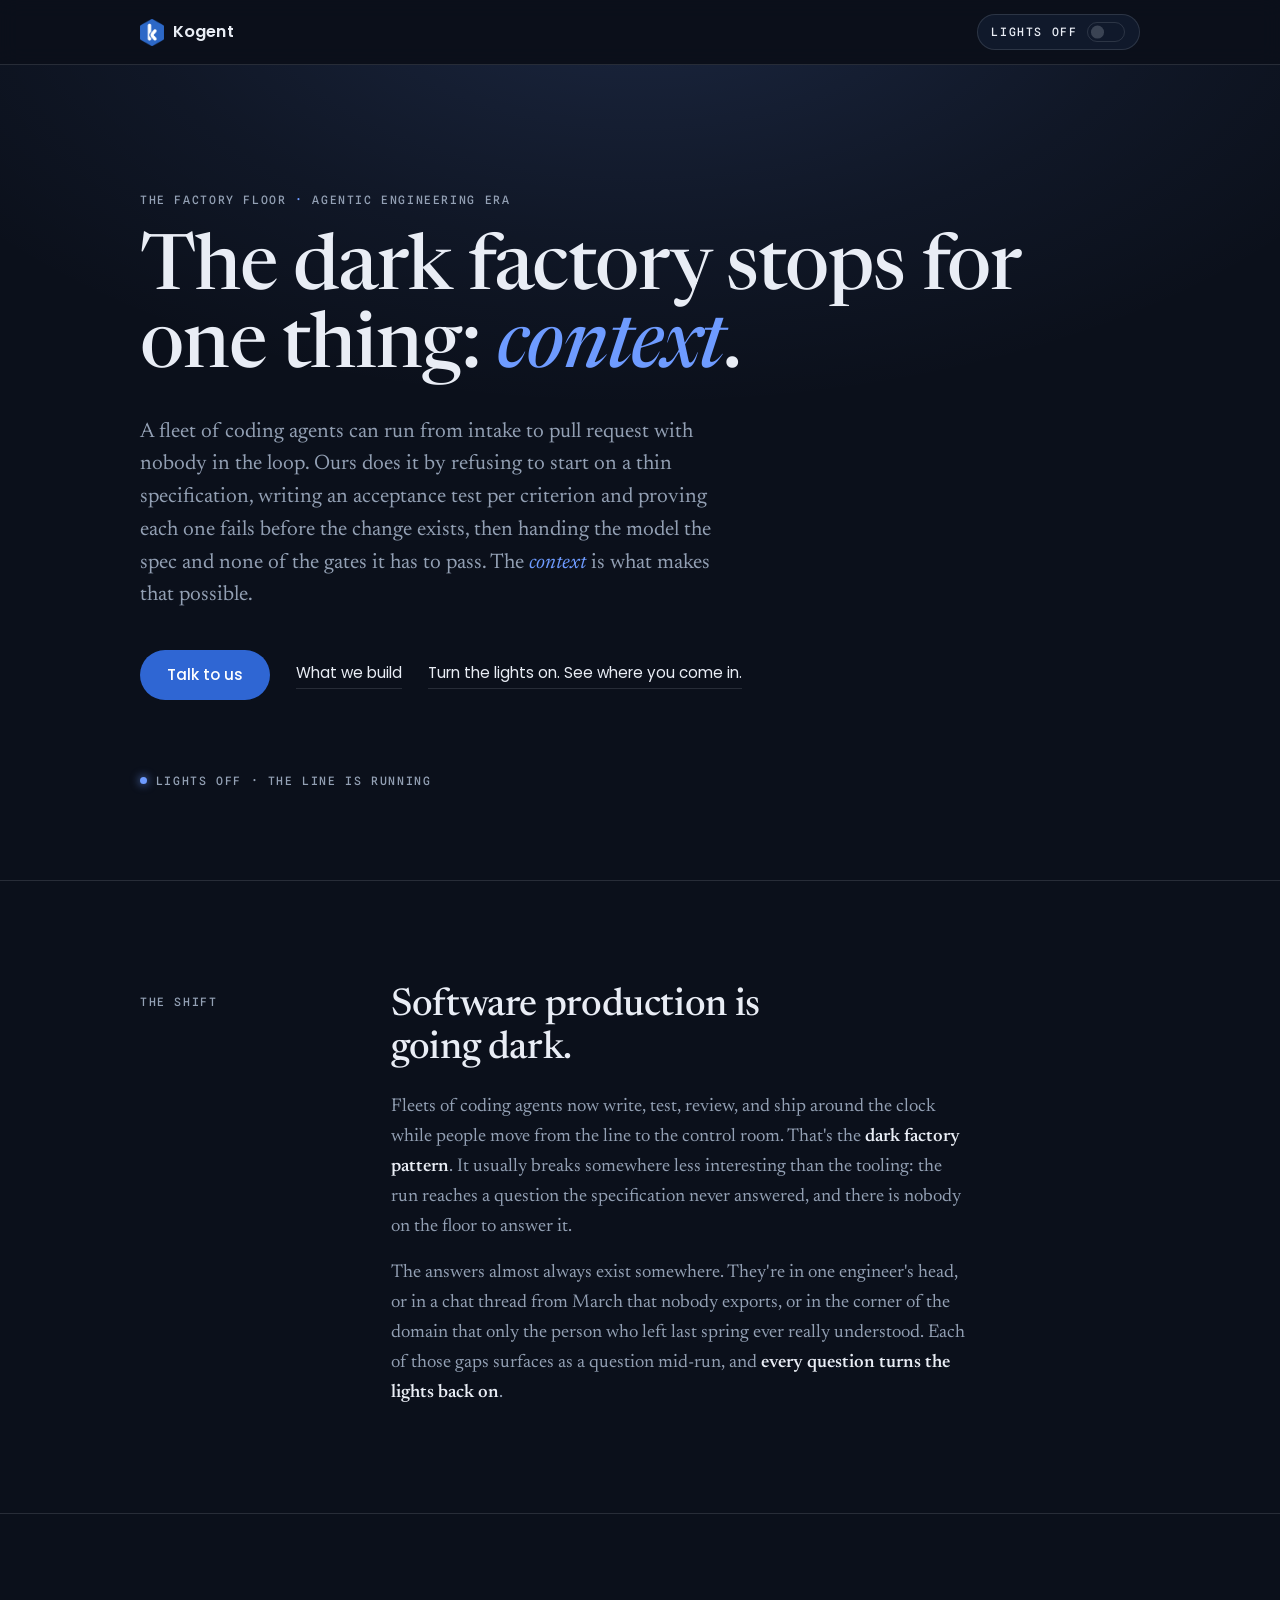
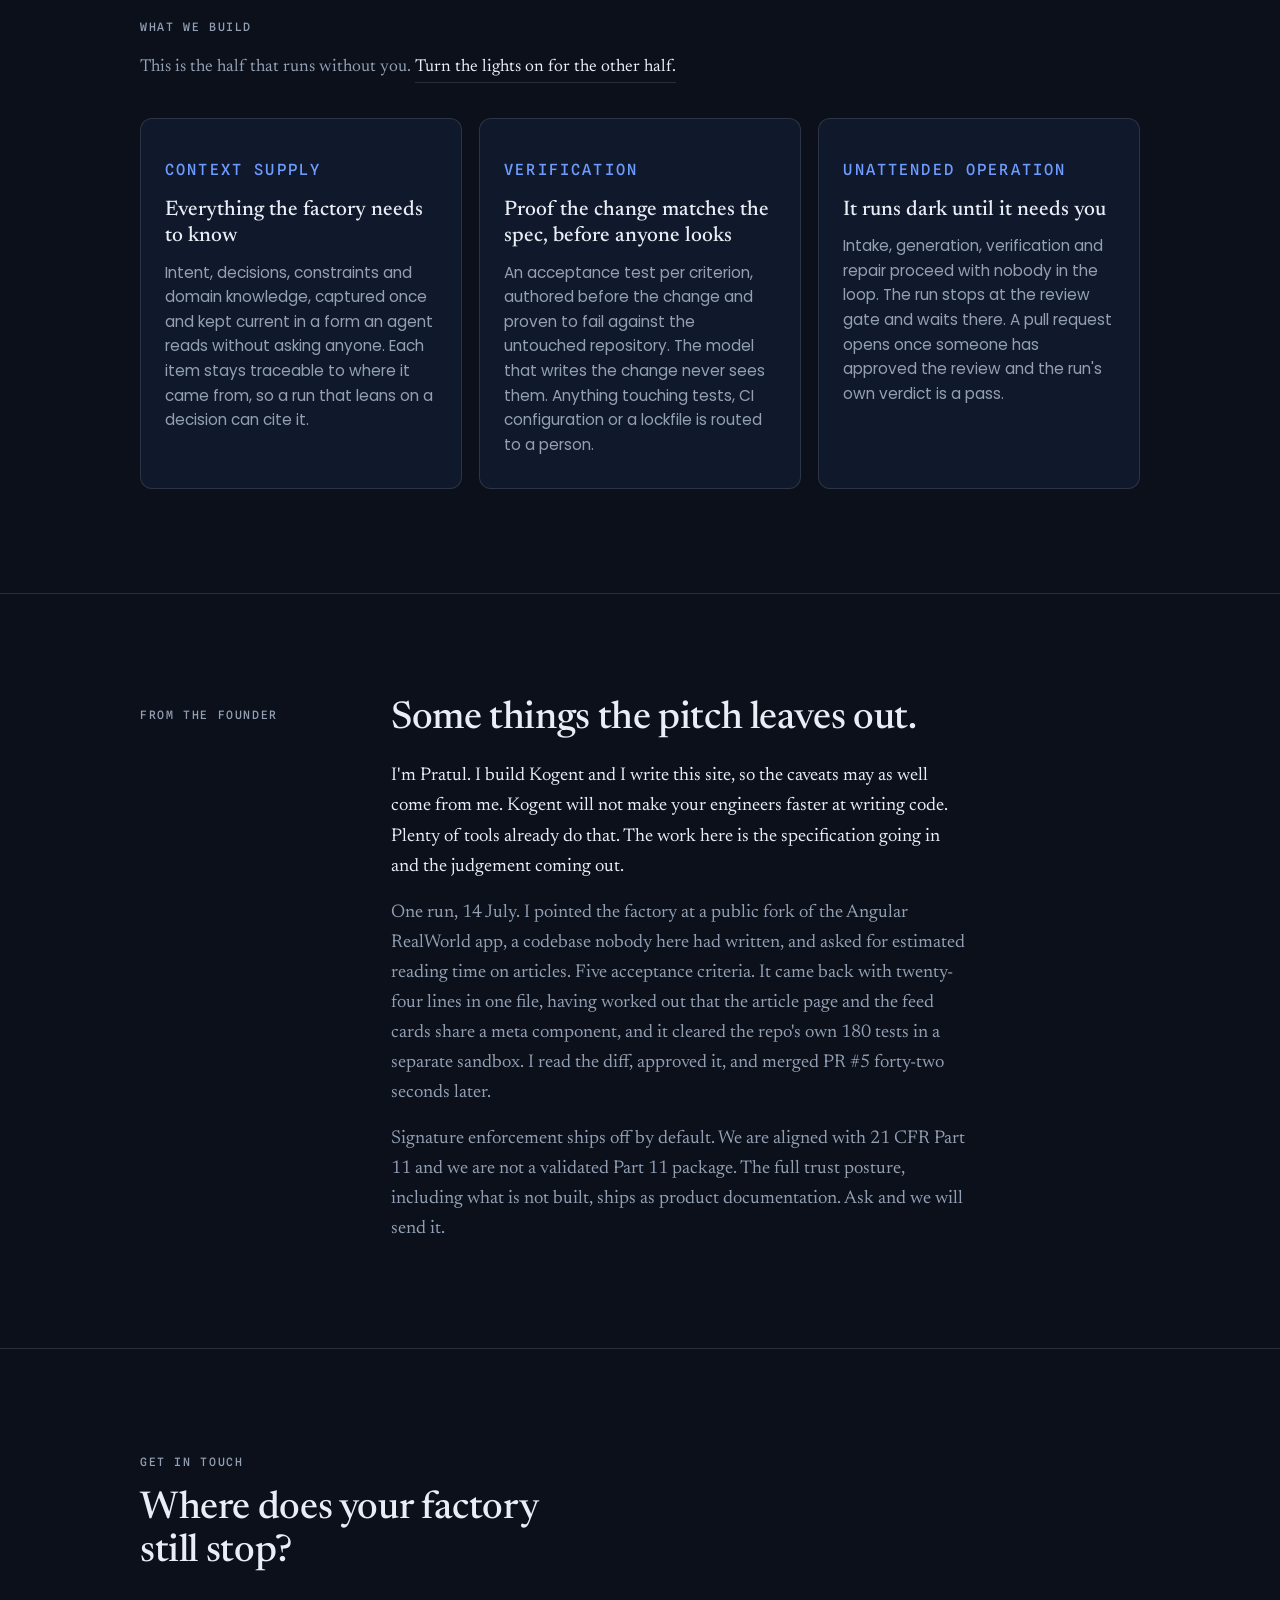
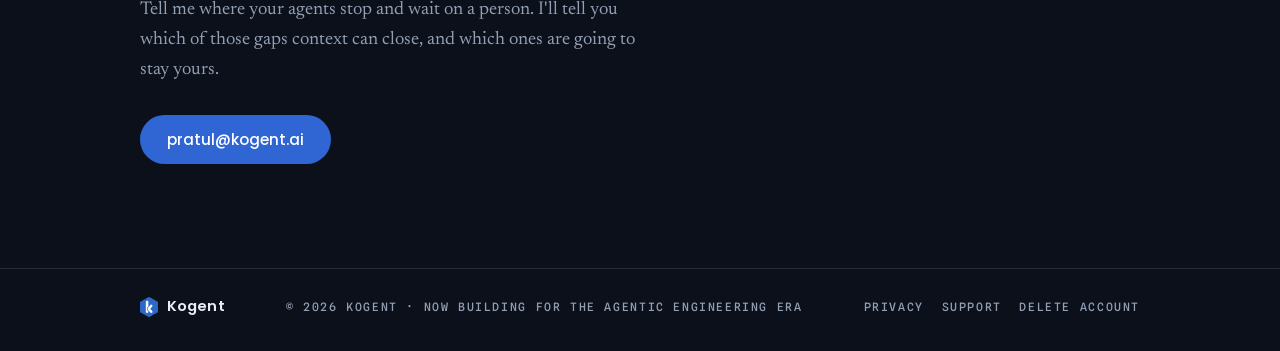
==== index.html @ 79defc65 "Correct three claims the product no longer matches - Requirements card: the completeness score was r" ====
<!DOCTYPE html>
<html lang="en" data-lights="off">
<head>
<meta charset="utf-8">
<meta name="viewport" content="width=device-width, initial-scale=1">
<meta name="color-scheme" content="dark light">
<title>Kogent · Context for the agentic engineering era</title>
<meta name="description" content="Kogent builds solutions for the agentic engineering era. We supply the context that keeps a software factory running dark, and the instruments for the half that needs you: requirements, product direction, and the record.">
<meta property="og:title" content="Kogent · Context for the agentic engineering era">
<meta property="og:description" content="The factory runs dark from intake to review. Kogent supplies the context that keeps it running, and the instruments for the half that needs you.">
<meta property="og:type" content="website">
<meta property="og:url" content="https://kogent.ai/">
<link rel="icon" href="/favicon.ico">
<script>
  try {
    var pref = localStorage.getItem("kogent-lights");
    if (pref === "on" || pref === "off") document.documentElement.dataset.lights = pref;
  } catch (e) {}
</script>
<link rel="preconnect" href="https://fonts.googleapis.com">
<link rel="preconnect" href="https://fonts.gstatic.com" crossorigin>
<link href="https://fonts.googleapis.com/css2?family=Newsreader:ital,opsz,wght@0,6..72,200..800;1,6..72,200..800&family=Poppins:wght@400;500;600&family=Spline+Sans+Mono:wght@400;500&display=swap" rel="stylesheet">
<style>
  :root {
    --bg: #0B101B;
    --bg-raised: #10192B;
    --text: #E9EDF5;
    --muted: #93A0B4;
    --hairline: rgba(233, 237, 245, 0.13);
    --accent: #2F66D3;
    --accent-bright: #6E9BFF;
    --tungsten: #F2A93B;
    --cone-opacity: 1;
    --wash-opacity: 0;
    --button: #2F66D3;
    --button-hover: #3B74E8;
  }
  html[data-lights="on"] {
    --bg: #EEF1F5;
    --bg-raised: #FFFFFF;
    --text: #141D2C;
    --muted: #5B6678;
    --hairline: rgba(20, 29, 44, 0.15);
    --accent-bright: #2F66D3;
    --cone-opacity: 0;
    --wash-opacity: 1;
  }

  * { margin: 0; padding: 0; box-sizing: border-box; }

  html { scroll-behavior: smooth; }

  body {
    background: var(--bg);
    color: var(--text);
    font-family: "Poppins", system-ui, sans-serif;
    font-weight: 400;
    line-height: 1.6;
    transition: background-color 0.5s ease, color 0.5s ease;
    -webkit-font-smoothing: antialiased;
  }

  /* ---------- mode swap ---------- */
  html[data-lights="off"] [data-mode="on"],
  html[data-lights="on"] [data-mode="off"] { display: none; }

  ::view-transition-old(root),
  ::view-transition-new(root) { animation-duration: 0.45s; }

  .sr-only {
    position: absolute;
    width: 1px;
    height: 1px;
    padding: 0;
    margin: -1px;
    overflow: hidden;
    clip: rect(0 0 0 0);
    white-space: nowrap;
    border: 0;
  }

  .container {
    max-width: 1080px;
    margin: 0 auto;
    padding-inline: clamp(1.25rem, 5vw, 2.5rem);
  }

  .mono {
    font-family: "Spline Sans Mono", ui-monospace, monospace;
    font-size: 0.72rem;
    font-weight: 500;
    letter-spacing: 0.14em;
    text-transform: uppercase;
    color: var(--muted);
  }

  /* ---------- header ---------- */
  header {
    position: sticky;
    top: 0;
    z-index: 10;
    background: color-mix(in srgb, var(--bg) 82%, transparent);
    backdrop-filter: blur(10px);
    border-bottom: 1px solid var(--hairline);
    transition: background-color 0.5s ease;
  }
  .bar {
    display: flex;
    align-items: center;
    justify-content: space-between;
    height: 4rem;
  }
  .wordmark {
    display: flex;
    align-items: center;
    gap: 0.55rem;
    text-decoration: none;
    color: var(--text);
  }
  .wordmark img { display: block; }
  .wordmark span {
    font-weight: 600;
    font-size: 1.02rem;
    letter-spacing: 0.01em;
  }

  .lights {
    display: flex;
    align-items: center;
    gap: 0.6rem;
    background: var(--bg-raised);
    border: 1px solid var(--hairline);
    border-radius: 999px;
    cursor: pointer;
    padding: 0.4rem 0.85rem;
    color: var(--text);
    transition: background-color 0.5s ease, border-color 0.3s ease;
  }
  .lights .lights-word {
    font-family: "Spline Sans Mono", ui-monospace, monospace;
    font-size: 0.72rem;
    font-weight: 500;
    letter-spacing: 0.14em;
    text-transform: uppercase;
  }
  .lights-track {
    display: inline-block;
    width: 2.4rem;
    height: 1.3rem;
    border: 1px solid var(--hairline);
    border-radius: 999px;
    position: relative;
    transition: border-color 0.3s ease;
  }
  .lights-dot {
    position: absolute;
    top: 50%;
    left: 0.2rem;
    transform: translateY(-50%);
    width: 0.8rem;
    height: 0.8rem;
    border-radius: 50%;
    background: #3A4353;
    transition: left 0.25s ease, background-color 0.25s ease, box-shadow 0.25s ease;
  }
  html[data-lights="on"] .lights-dot {
    left: calc(100% - 1rem);
    background: var(--tungsten);
    box-shadow: 0 0 10px 2px rgba(242, 169, 59, 0.55);
  }
  .lights:hover { border-color: var(--muted); }
  .lights:hover .lights-track { border-color: var(--muted); }
  .lights:focus-visible {
    outline: 2px solid var(--accent-bright);
    outline-offset: 4px;
    border-radius: 999px;
  }

  /* ---------- hero ---------- */
  .hero {
    position: relative;
    padding: clamp(5rem, 14vh, 9rem) 0 clamp(4rem, 10vh, 6.5rem);
    border-bottom: 1px solid var(--hairline);
    overflow: hidden;
  }
  .hero::before {
    content: "";
    position: absolute;
    inset: 0;
    background: radial-gradient(90% 75% at 50% -12%,
      rgba(110, 155, 255, 0.17),
      rgba(110, 155, 255, 0.05) 45%,
      transparent 72%);
    opacity: var(--cone-opacity);
    transition: opacity 0.6s ease;
    pointer-events: none;
  }
  .hero::after {
    content: "";
    position: absolute;
    inset: 0;
    background: radial-gradient(90% 75% at 50% -12%,
      rgba(242, 169, 59, 0.22),
      rgba(242, 169, 59, 0.07) 45%,
      transparent 72%);
    opacity: var(--wash-opacity);
    transition: opacity 0.6s ease;
    pointer-events: none;
  }
  .hero .container { position: relative; z-index: 1; }

  .eyebrow { margin-bottom: 1.4rem; }
  .eyebrow .sep { color: var(--accent-bright); }

  .editorial {
    font-family: "Newsreader", Georgia, serif;
    font-optical-sizing: auto;
    font-weight: 500;
    letter-spacing: -0.01em;
  }

  h1 {
    font-family: "Newsreader", Georgia, serif;
    font-optical-sizing: auto;
    font-size: clamp(2.6rem, 7vw, 4.8rem);
    font-weight: 480;
    line-height: 1.02;
    letter-spacing: -0.015em;
    max-width: 21ch;
  }
  h1 em, .lede em, .prose em {
    font-style: italic;
    color: var(--accent-bright);
  }

  .hero .lede {
    margin-top: 1.7rem;
    max-width: 50ch;
    font-family: "Newsreader", Georgia, serif;
    font-optical-sizing: auto;
    font-size: clamp(1.15rem, 1.8vw, 1.32rem);
    line-height: 1.55;
    color: var(--muted);
  }

  .cta-row {
    margin-top: 2.4rem;
    display: flex;
    align-items: center;
    gap: 1.6rem;
    flex-wrap: wrap;
  }
  .btn {
    display: inline-block;
    background: var(--button);
    color: #fff;
    text-decoration: none;
    font-weight: 500;
    font-size: 0.95rem;
    padding: 0.78rem 1.7rem;
    border-radius: 999px;
    transition: background-color 0.2s ease, transform 0.2s ease;
  }
  .btn:hover { background: var(--button-hover); transform: translateY(-1px); }
  .btn:focus-visible { outline: 2px solid var(--accent-bright); outline-offset: 3px; }

  .quiet-link {
    color: var(--text);
    text-decoration: none;
    font-size: 0.95rem;
    border-bottom: 1px solid var(--hairline);
    padding-bottom: 2px;
    transition: border-color 0.2s ease;
  }
  button.quiet-link {
    appearance: none;
    -webkit-appearance: none;
    background: none;
    border: none;
    border-bottom: 1px solid var(--hairline);
    border-radius: 0;
    font: inherit;
    font-size: 0.95rem;
    line-height: inherit;
    cursor: pointer;
    padding: 0 0 2px;
    text-align: left;
  }
  .quiet-link:hover { border-color: var(--accent-bright); }
  .quiet-link:focus-visible {
    outline: 2px solid var(--accent-bright);
    outline-offset: 3px;
    border-radius: 2px;
  }

  .floor-status {
    margin-top: clamp(3rem, 8vh, 5rem);
    display: flex;
    align-items: center;
    gap: 0.55rem;
  }
  .floor-status .pip {
    width: 7px;
    height: 7px;
    border-radius: 50%;
    background: var(--accent-bright);
    box-shadow: 0 0 8px 1px rgba(110, 155, 255, 0.6);
    flex: none;
  }
  html[data-lights="on"] .floor-status .pip {
    background: var(--tungsten);
    box-shadow: 0 0 8px 1px rgba(242, 169, 59, 0.55);
  }

  /* ---------- sections ---------- */
  section { padding: clamp(4rem, 10vw, 6.5rem) 0; }

  .split {
    display: grid;
    grid-template-columns: 200px 1fr;
    gap: clamp(1.5rem, 4vw, 4rem);
  }
  .split .label { padding-top: 0.5rem; }

  h2 {
    font-family: "Newsreader", Georgia, serif;
    font-optical-sizing: auto;
    font-size: clamp(1.7rem, 3.4vw, 2.4rem);
    font-weight: 500;
    letter-spacing: -0.01em;
    line-height: 1.12;
    max-width: 24ch;
  }
  .prose {
    margin-top: 1.3rem;
    max-width: 58ch;
    font-family: "Newsreader", Georgia, serif;
    font-optical-sizing: auto;
    font-size: 1.16rem;
    line-height: 1.62;
    color: var(--muted);
  }
  .prose + .prose { margin-top: 1rem; }
  .prose strong { color: var(--text); font-weight: 560; }

  .shift { border-bottom: 1px solid var(--hairline); }

  /* ---------- offerings ---------- */
  .build { border-bottom: 1px solid var(--hairline); }

  .bridge {
    margin-top: 1.1rem;
    max-width: 76ch;
    font-family: "Newsreader", Georgia, serif;
    font-optical-sizing: auto;
    font-size: 1.08rem;
    line-height: 1.6;
    color: var(--muted);
  }
  .link-btn {
    appearance: none;
    -webkit-appearance: none;
    background: none;
    border: none;
    border-bottom: 1px solid var(--hairline);
    border-radius: 0;
    font: inherit;
    color: var(--text);
    cursor: pointer;
    padding: 0 0 1px;
    text-align: left;
    transition: border-color 0.2s ease;
  }
  .link-btn:hover { border-color: var(--accent-bright); }
  .link-btn:focus-visible {
    outline: 2px solid var(--accent-bright);
    outline-offset: 3px;
    border-radius: 2px;
  }

  .cards {
    margin-top: 2.2rem;
    display: grid;
    grid-template-columns: repeat(3, 1fr);
    gap: 1.1rem;
  }
  .card {
    border: 1px solid var(--hairline);
    border-radius: 12px;
    background: var(--bg-raised);
    padding: 1.7rem 1.5rem 1.9rem;
    transition: background-color 0.5s ease, border-color 0.3s ease;
  }
  .card:hover { border-color: color-mix(in srgb, var(--accent-bright) 45%, var(--hairline)); }
  .card .mono { color: var(--accent-bright); }
  .card h3 {
    margin-top: 0.9rem;
    font-family: "Newsreader", Georgia, serif;
    font-optical-sizing: auto;
    font-size: 1.32rem;
    font-weight: 500;
    line-height: 1.25;
  }
  .card p {
    margin-top: 0.7rem;
    font-size: 0.96rem;
    color: var(--muted);
  }

  /* ---------- founder note ---------- */
  .note { border-bottom: 1px solid var(--hairline); }
  .note .prose:first-of-type { color: var(--text); }


  /* ---------- contact ---------- */
  .contact { text-align: left; }
  .contact .prose { max-width: 52ch; }
  .contact .btn { margin-top: 1.9rem; }

  /* ---------- footer ---------- */
  footer {
    border-top: 1px solid var(--hairline);
    padding: 1.6rem 0 2rem;
  }
  .foot {
    display: flex;
    align-items: center;
    justify-content: space-between;
    gap: 1rem;
    flex-wrap: wrap;
  }
  .foot .wordmark span { font-size: 0.92rem; }
  .foot-links { display: flex; gap: 1.1rem; flex-wrap: wrap; }
  .foot-links a { color: var(--muted); text-decoration: none; }
  .foot-links a:hover { color: var(--text); }

  /* ---------- load animation ---------- */
  @media (prefers-reduced-motion: no-preference) {
    .hero::before { animation: warmup 1.4s ease; }
    .hero .eyebrow, .hero h1, .hero p, .hero .cta-row, .hero .floor-status {
      animation: rise 0.7s ease both;
    }
    .hero h1 { animation-delay: 0.08s; }
    .hero p { animation-delay: 0.16s; }
    .hero .cta-row { animation-delay: 0.24s; }
    .hero .floor-status { animation-delay: 0.4s; }
    @keyframes warmup {
      from { opacity: 0; }
      to { opacity: var(--cone-opacity); }
    }
    @keyframes rise {
      from { opacity: 0; transform: translateY(14px); }
      to { opacity: 1; transform: none; }
    }

    .lights.hint { animation: attract 3s ease-in-out infinite; }
    .lights.hint .lights-dot { animation: dotglow 3s ease-in-out infinite; }
    @keyframes attract {
      0%, 100% { border-color: var(--hairline); }
      50% { border-color: color-mix(in srgb, var(--accent-bright) 65%, var(--hairline)); }
    }
    @keyframes dotglow {
      0%, 100% { box-shadow: 0 0 0 0 rgba(110, 155, 255, 0); }
      50% { box-shadow: 0 0 10px 2px rgba(110, 155, 255, 0.55); }
    }
  }

  @media (prefers-reduced-motion: reduce) {
    ::view-transition-group(*),
    ::view-transition-old(root),
    ::view-transition-new(root) { animation: none !important; }
  }

  @media (max-width: 840px) {
    .cards { grid-template-columns: 1fr; }
    .split { grid-template-columns: 1fr; gap: 1rem; }
  }

  /* ---------- print ---------- */
  @media print {
    html[data-lights] {
      --bg: #FFFFFF;
      --bg-raised: #FFFFFF;
      --text: #141D2C;
      --muted: #3D4757;
      --hairline: rgba(20, 29, 44, 0.28);
      --accent-bright: #2F66D3;
      --cone-opacity: 0;
      --wash-opacity: 0;
    }
    body { background: #FFFFFF; color: #141D2C; }
    header, .cta-row, .bridge { display: none !important; }
    section { padding: 1.5rem 0; }
    .hero { padding: 0 0 1.5rem; }
    .card { break-inside: avoid; }
  }
</style>
</head>
<body>

<p class="sr-only" id="lights-announce" role="status" aria-live="polite"></p>

<header>
  <div class="container bar">
    <a class="wordmark" href="/" aria-label="Kogent home">
      <img src="/logo.png" alt="" width="24" height="27">
      <span>Kogent</span>
    </a>
    <button class="lights" id="lights" data-lights-toggle aria-pressed="false">
      <span class="lights-word"><span data-mode="off">Lights off</span><span data-mode="on">Lights on</span></span>
      <span class="lights-track"><span class="lights-dot"></span></span>
    </button>
  </div>
</header>

<main>
  <section class="hero">
    <div class="container">
      <p class="eyebrow mono"><span data-mode="off">The factory floor</span><span data-mode="on">Control room</span> <span class="sep">·</span> agentic engineering era</p>

      <h1 data-mode="off">The dark factory stops for one thing: <em>context</em>.</h1>
      <h1 data-mode="on">The lights come on for two things: <em>requirements</em> and <em>taste</em>.</h1>

      <p class="lede" data-mode="off">A fleet of coding agents can run from intake to pull request with nobody in the loop. Ours does it by refusing to start on a thin specification, writing an acceptance test per criterion and proving each one fails before the change exists, then handing the model the spec and none of the gates it has to pass. The <em>context</em> is what makes that possible.</p>
      <p class="lede" data-mode="on">What is left for people once agents take the typing is narrow and hard: saying precisely what to build, and judging whether what came back is any <em>good</em>. Kogent builds the instruments for those two jobs, at the speed a fleet runs.</p>

      <div class="cta-row">
        <a class="btn" href="mailto:pratul@kogent.ai">Talk to us</a>
        <a class="quiet-link" href="#what-we-build"><span data-mode="off">What we build</span><span data-mode="on">Where you come in</span></a>
        <button class="quiet-link" data-lights-toggle>
          <span data-mode="off">Turn the lights on. See where you come in.</span>
          <span data-mode="on">Turn the lights off. See what runs without you.</span>
        </button>
      </div>

      <p class="floor-status mono"><span class="pip" aria-hidden="true"></span><span data-mode="off">Lights off · the line is running</span><span data-mode="on">Lights on · the line is waiting on you</span></p>
    </div>
  </section>

  <section class="shift">
    <div class="container split">
      <p class="label mono"><span data-mode="off">The shift</span><span data-mode="on">The bottleneck</span></p>
      <div>
        <h2 data-mode="off">Software production is going&nbsp;dark.</h2>
        <h2 data-mode="on">The bottleneck moved off the&nbsp;keyboard.</h2>

        <div data-mode="off">
          <p class="prose">Fleets of coding agents now write, test, review, and ship around the clock while people move from the line to the control room. That's the <strong>dark factory pattern</strong>. It usually breaks somewhere less interesting than the tooling: the run reaches a question the specification never answered, and there is nobody on the floor to answer it.</p>
          <p class="prose">The answers almost always exist somewhere. They're in one engineer's head, or in a chat thread from March that nobody exports, or in the corner of the domain that only the person who left last spring ever really understood. Each of those gaps surfaces as a question mid-run, and <strong>every question turns the lights back on</strong>.</p>
        </div>

        <div data-mode="on">
          <p class="prose">Agents write, test, and review faster than a team can read the output. Delivery has barely moved, because the work that actually gates a release sits on either side of the keyboard: deciding precisely what to build, and working out what to make of what came back.</p>
          <p class="prose">A gate can prove a change matches its specification. No gate can tell you the specification was worth writing, or that the result is any good. That judgement stays with you. Lights that come on because a question went unanswered are a <strong>failure</strong>. Lights on because it is your turn are the <strong>design</strong>.</p>
        </div>
      </div>
    </div>
  </section>

  <section class="build" id="what-we-build">
    <div class="container">
      <p class="label mono"><span data-mode="off">What we build</span><span data-mode="on">Where you come in</span></p>

      <p class="bridge">
        <span data-mode="off">This is the half that runs without you. </span>
        <span data-mode="on">This is the half that needs you. </span>
        <button class="link-btn" data-lights-toggle>
          <span data-mode="off">Turn the lights on for the other half.</span>
          <span data-mode="on">Turn the lights off for the other half.</span>
        </button>
      </p>

      <div class="cards" data-mode="off">
        <div class="card">
          <p class="mono">Context supply</p>
          <h3>Everything the factory needs to know</h3>
          <p>Intent, decisions, constraints and domain knowledge, captured once and kept current in a form an agent reads without asking anyone. Each item stays traceable to where it came from, so a run that leans on a decision can cite it.</p>
        </div>
        <div class="card">
          <p class="mono">Verification</p>
          <h3>Proof the change matches the spec, before anyone looks</h3>
          <p>An acceptance test per criterion, authored before the change and proven to fail against the untouched repository. The model that writes the change never sees them. Anything touching tests, CI configuration or a lockfile is routed to a person.</p>
        </div>
        <div class="card">
          <p class="mono">Unattended operation</p>
          <h3>It runs dark until it needs you</h3>
          <p>Intake, generation, verification and repair proceed with nobody in the loop. The run stops at the review gate and waits there. A pull request opens once someone has approved the review and the run's own verdict is a pass.</p>
        </div>
      </div>

      <div class="cards" data-mode="on">
        <div class="card">
          <p class="mono">Requirements</p>
          <h3>Say what to build, precisely enough</h3>
          <p>Your intent becomes a specification with criteria a machine can hold you to. A spec with nothing testable in it, too many requirements without a check, or a sentence still waiting on your choice is refused before a run starts. The refusal is code, not a model's opinion of your work.</p>
        </div>
        <div class="card">
          <p class="mono">Product direction</p>
          <h3>Decide before the first agent runs</h3>
          <p>Story maps of the journeys you are building for, and positioning and decision pages written from your own documents, each one citing the source it came from. You settle what is worth building while changing your mind is still cheap.</p>
        </div>
        <div class="card">
          <p class="mono">Knowledge work</p>
          <h3>The record the factory reads and writes</h3>
          <p>Decisions, domain knowledge and the documents that carry them, kept as durable artifacts rather than chat history. Every run is stored as a replayable record and the audit log is hash-chained with signed checkpoints, so the question of why the agent did that still has an answer six months later.</p>
        </div>
      </div>
    </div>
  </section>

  <section class="note">
    <div class="container split">
      <p class="label mono">From the founder</p>
      <div>
        <h2>Some things the pitch leaves&nbsp;out.</h2>

        <p class="prose">I'm Pratul. I build Kogent and I write this site, so the caveats may as well come from me. Kogent will not make your engineers faster at writing code. Plenty of tools already do that. The work here is the specification going in and the judgement coming out.</p>

        <p class="prose">One run, 14 July. I pointed the factory at a public fork of the Angular RealWorld app, a codebase nobody here had written, and asked for estimated reading time on articles. Five acceptance criteria. It came back with twenty-four lines in one file, having worked out that the article page and the feed cards share a meta component, and it cleared the repo's own 180 tests in a separate sandbox. I read the diff, approved it, and merged PR #5 forty-two seconds later.</p>

        <p class="prose">Signature enforcement ships off by default. We are aligned with 21 CFR Part 11 and we are not a validated Part 11 package. The full trust posture, including what is not built, ships as product documentation. Ask and we will send it.</p>
      </div>
    </div>
  </section>

  <section class="contact">
    <div class="container">
      <p class="label mono">Get in touch</p>
      <h2 style="margin-top: 1rem;" data-mode="off">Where does your factory still&nbsp;stop?</h2>
      <h2 style="margin-top: 1rem;" data-mode="on">What is your factory waiting on you&nbsp;for?</h2>
      <p class="prose" data-mode="off">Tell me where your agents stop and wait on a person. I'll tell you which of those gaps context can close, and which ones are going to stay yours.</p>
      <p class="prose" data-mode="on">Tell me where the answer still has to come from a person. I'll tell you what to hand the line instead so it stops asking you.</p>
      <a class="btn" href="mailto:pratul@kogent.ai">pratul@kogent.ai</a>
    </div>
  </section>
</main>

<footer>
  <div class="container foot">
    <a class="wordmark" href="/" aria-label="Kogent home">
      <img src="/logo.png" alt="" width="18" height="20">
      <span>Kogent</span>
    </a>
    <p class="mono">© 2026 Kogent · now building for the agentic engineering era</p>
    <nav class="foot-links mono" aria-label="Legal">
      <a href="/privacy/">Privacy</a>
      <a href="/support/">Support</a>
      <a href="/account-deletion/">Delete account</a>
    </nav>
  </div>
</footer>

<script>
  (function () {
    var root = document.documentElement;
    var toggles = document.querySelectorAll("[data-lights-toggle]");
    var announce = document.getElementById("lights-announce");

    // Treat a storage throw as "key present" so the hint never shows and can
    // never take down the toggle it advertises.
    var seen = true;
    try { seen = localStorage.getItem("kogent-lights") !== null; } catch (e) { seen = true; }

    function render() {
      var on = root.dataset.lights === "on";
      for (var i = 0; i < toggles.length; i++) {
        if (toggles[i].hasAttribute("aria-pressed")) {
          toggles[i].setAttribute("aria-pressed", String(on));
        }
      }
    }

    function apply(next) {
      root.dataset.lights = next;
      try { localStorage.setItem("kogent-lights", next); } catch (e) {}
      render();
    }

    function toggle() {
      var next = root.dataset.lights === "on" ? "off" : "on";
      var reduce = window.matchMedia
        && window.matchMedia("(prefers-reduced-motion: reduce)").matches;

      if (document.startViewTransition && !reduce) {
        document.startViewTransition(function () { apply(next); });
      } else {
        apply(next);
      }

      if (announce) {
        announce.textContent = next === "on"
          ? "Lights on. Showing the half of the offering that needs you."
          : "Lights off. Showing the half of the offering that runs without you.";
      }

      var hinted = document.querySelectorAll(".hint");
      for (var i = 0; i < hinted.length; i++) hinted[i].classList.remove("hint");
    }

    if (!seen) {
      var header = document.getElementById("lights");
      if (header) header.classList.add("hint");
    }

    for (var i = 0; i < toggles.length; i++) {
      toggles[i].addEventListener("click", toggle);
    }
    render();
  })();
</script>

</body>
</html>
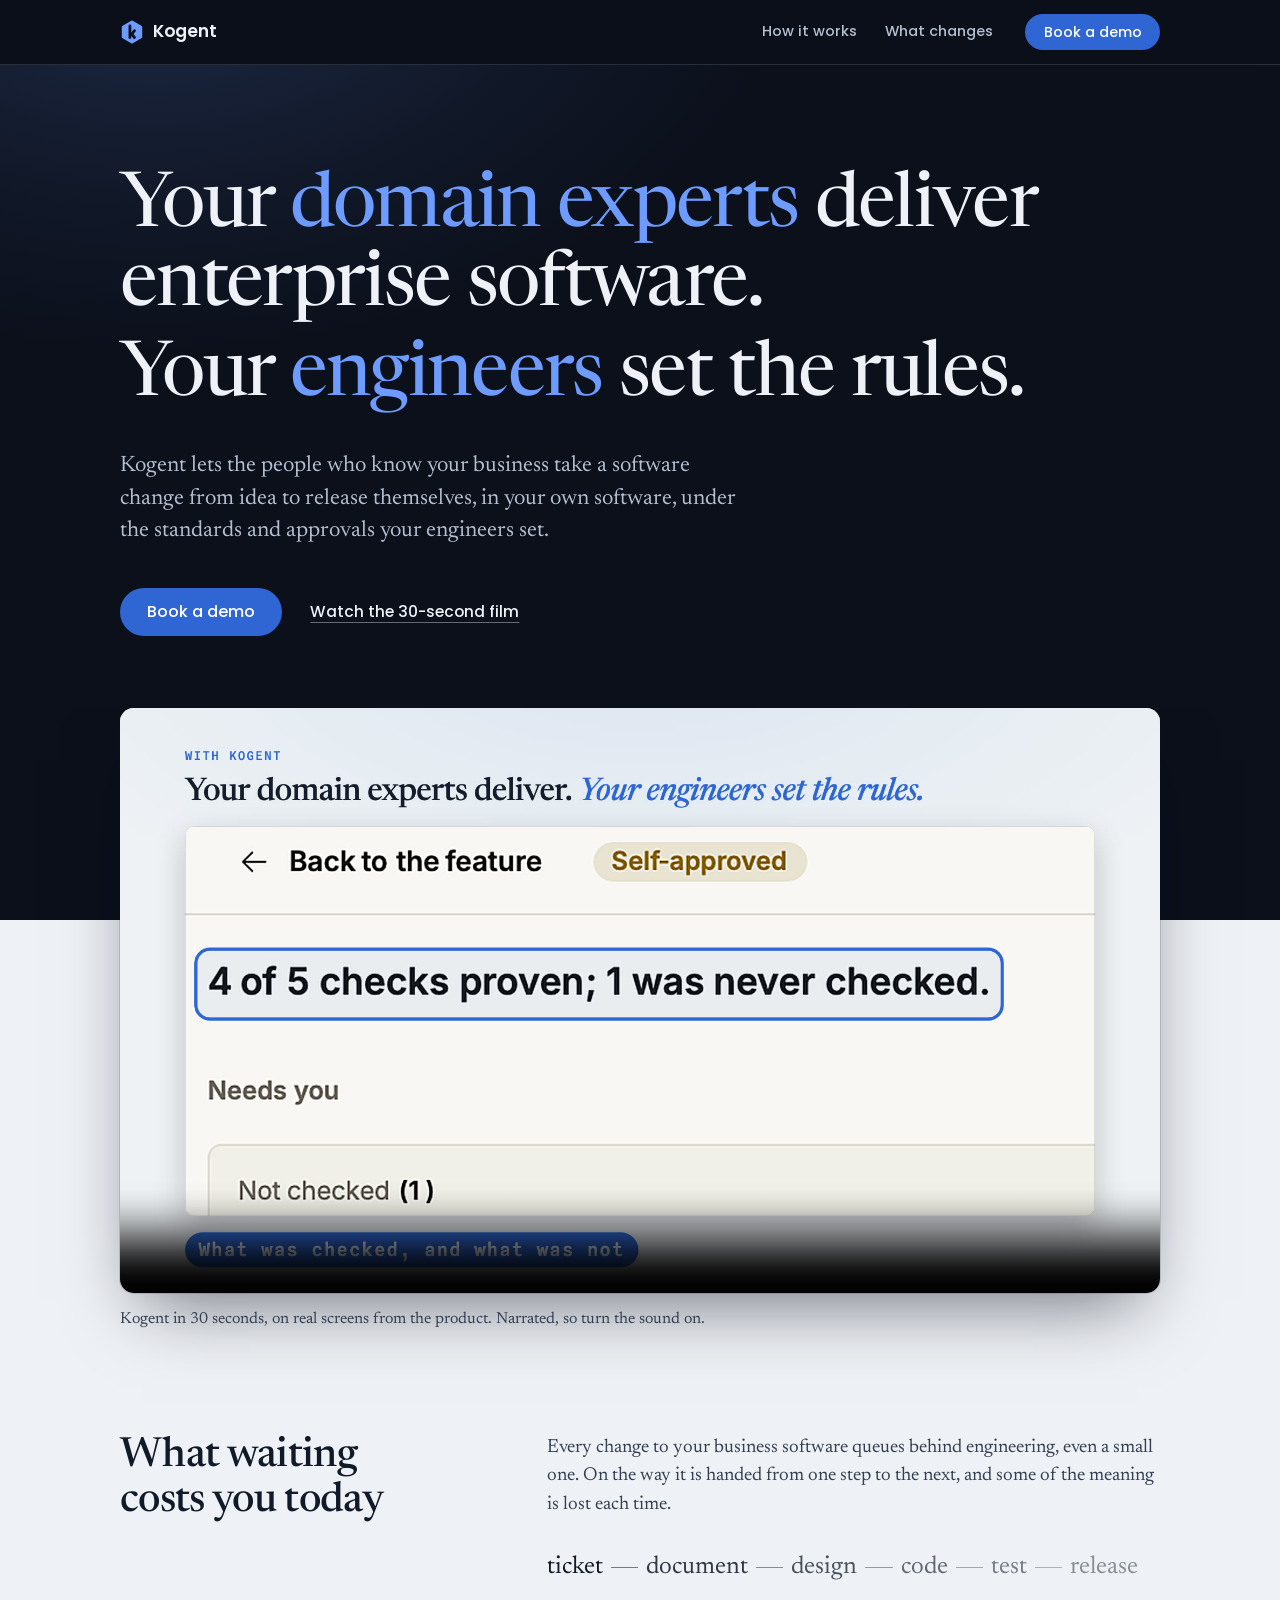
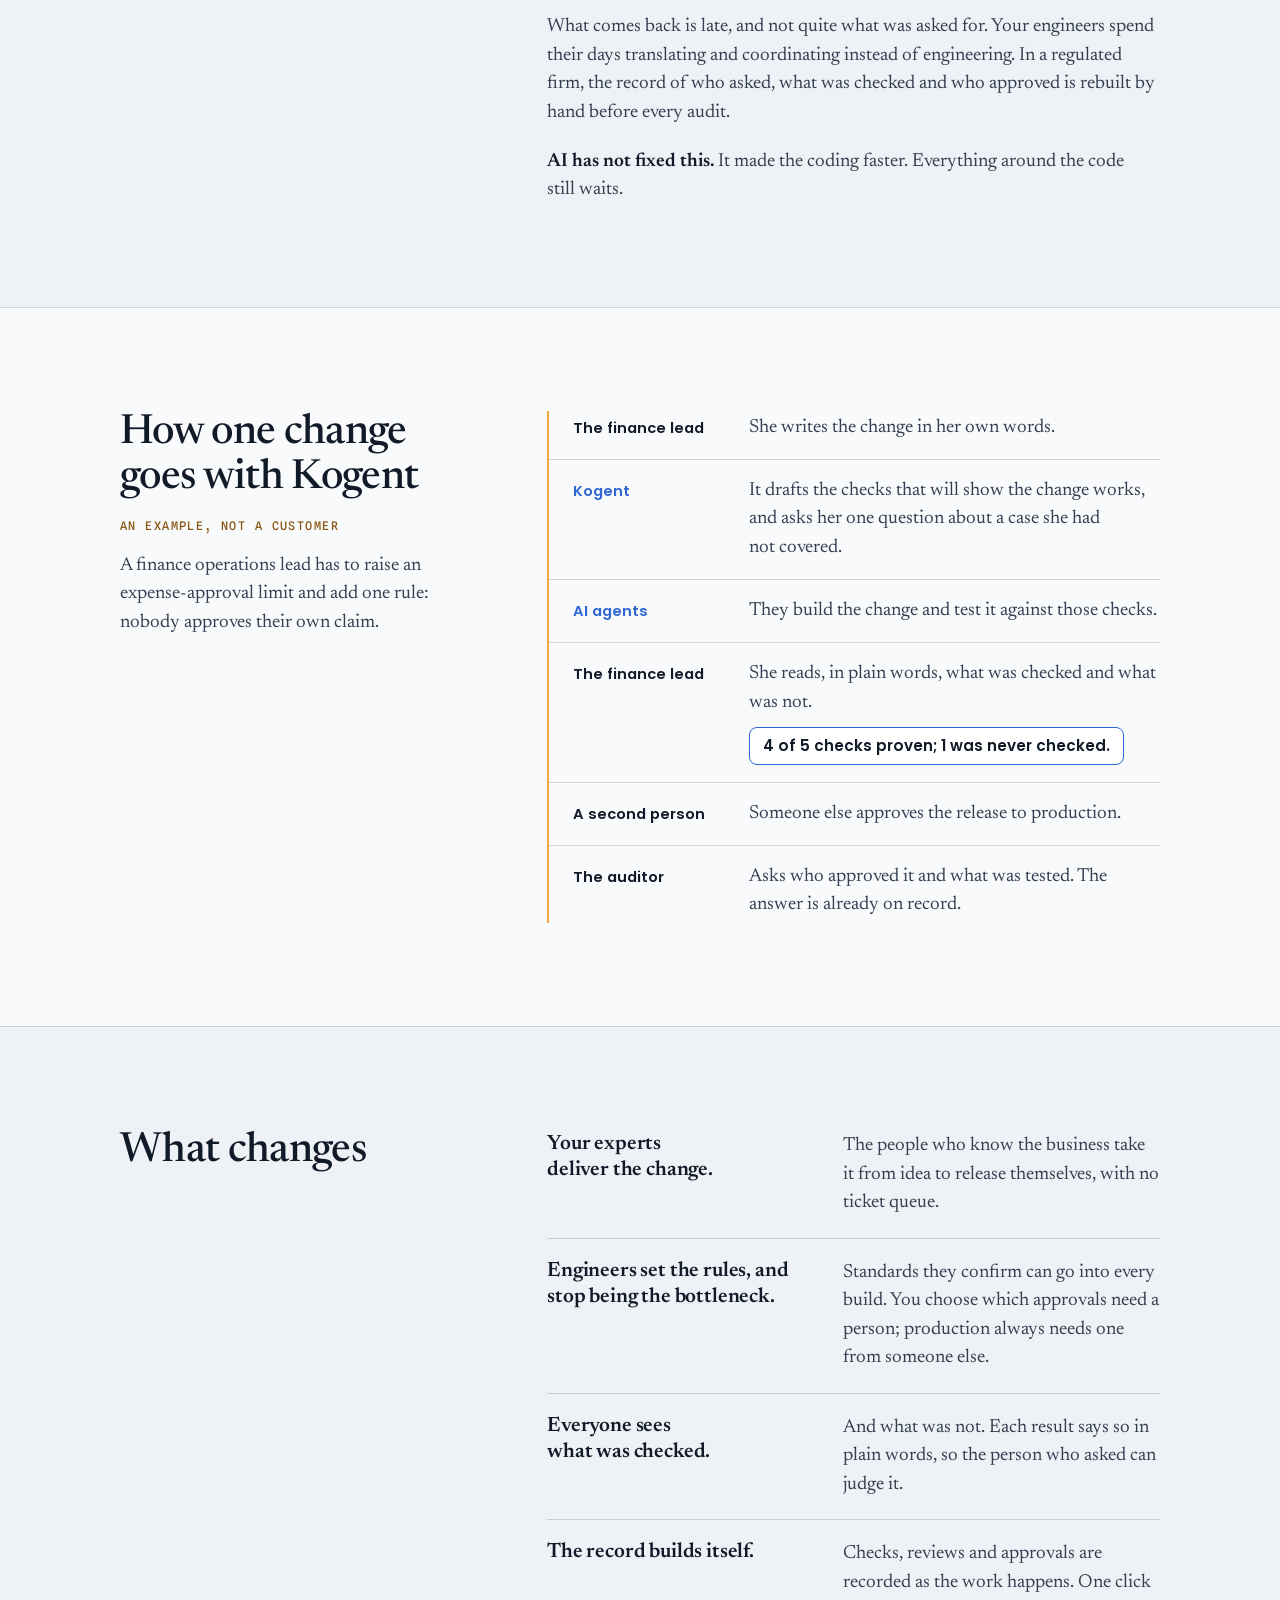
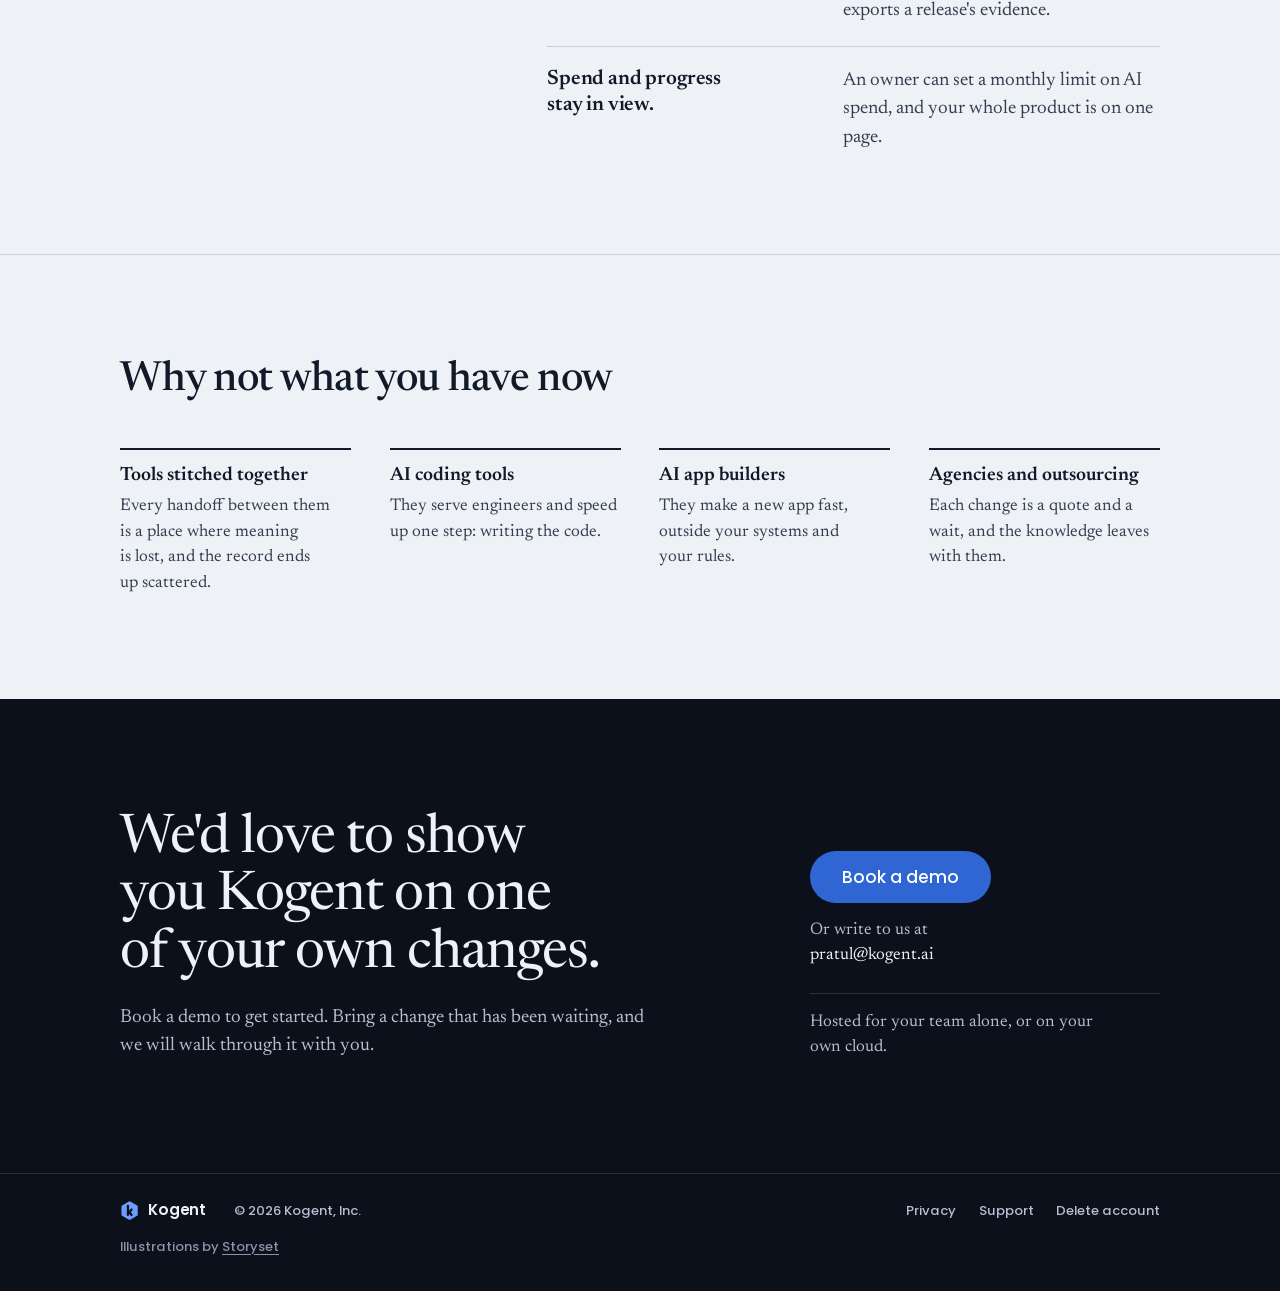
==== commit 277be7dd: "feat: redesign the site around domain experts and Book a demo Replace the retired dark-factory page " ====
--- a/index.html
+++ b/index.html
@@ -1,711 +1,542 @@
 <!DOCTYPE html>
-<html lang="en" data-lights="off">
+<html lang="en">
 <head>
 <meta charset="utf-8">
 <meta name="viewport" content="width=device-width, initial-scale=1">
-<meta name="color-scheme" content="dark light">
-<title>Kogent · Context for the agentic engineering era</title>
-<meta name="description" content="Kogent builds solutions for the agentic engineering era. We supply the context that keeps a software factory running dark, and the instruments for the half that needs you: requirements, product direction, and the record.">
-<meta property="og:title" content="Kogent · Context for the agentic engineering era">
-<meta property="og:description" content="The factory runs dark from intake to review. Kogent supplies the context that keeps it running, and the instruments for the half that needs you.">
+<meta name="theme-color" content="#0B101B">
+<title>Kogent: your domain experts deliver enterprise software</title>
+<meta name="description" content="Kogent lets the people who know your business take a software change from idea to release themselves, under the standards and approvals your engineers set.">
+<link rel="canonical" href="https://kogent.ai/">
+<meta property="og:site_name" content="Kogent">
 <meta property="og:type" content="website">
 <meta property="og:url" content="https://kogent.ai/">
+<meta property="og:title" content="Your domain experts deliver enterprise software. Your engineers set the rules.">
+<meta property="og:description" content="Kogent lets the people who know your business take a software change from idea to release themselves, under the standards and approvals your engineers set.">
+<meta property="og:image" content="https://kogent.ai/media/poster.jpg">
+<meta property="og:image:width" content="1920">
+<meta property="og:image:height" content="1080">
+<meta property="og:image:alt" content="A Kogent review that reads: 4 of 5 checks proven; 1 was never checked.">
+<meta name="twitter:card" content="summary_large_image">
 <link rel="icon" href="/favicon.ico">
-<script>
-  try {
-    var pref = localStorage.getItem("kogent-lights");
-    if (pref === "on" || pref === "off") document.documentElement.dataset.lights = pref;
-  } catch (e) {}
-</script>
 <link rel="preconnect" href="https://fonts.googleapis.com">
 <link rel="preconnect" href="https://fonts.gstatic.com" crossorigin>
-<link href="https://fonts.googleapis.com/css2?family=Newsreader:ital,opsz,wght@0,6..72,200..800;1,6..72,200..800&family=Poppins:wght@400;500;600&family=Spline+Sans+Mono:wght@400;500&display=swap" rel="stylesheet">
+<link href="https://fonts.googleapis.com/css2?family=Newsreader:opsz,wght@6..72,400..600&family=Poppins:wght@500;600&family=Spline+Sans+Mono:wght@500&display=swap" rel="stylesheet">
 <style>
+  /* Kogent identity: navy, cool grey paper, one blue, tungsten used once.
+     Newsreader carries the argument; Poppins is for the wordmark, navigation and buttons. */
   :root {
-    --bg: #0B101B;
-    --bg-raised: #10192B;
-    --text: #E9EDF5;
-    --muted: #93A0B4;
-    --hairline: rgba(233, 237, 245, 0.13);
-    --accent: #2F66D3;
-    --accent-bright: #6E9BFF;
+    --navy: #0B101B;
+    --navy-raised: #10192B;
+    --paper: #EEF1F5;
+    --ink: #111A29;
+    --text: #333E51;
+    --blue: #2F66D3;
+    --blue-hover: #2757B8;
+    --blue-lt: #6E9BFF;
     --tungsten: #F2A93B;
-    --cone-opacity: 1;
-    --wash-opacity: 0;
-    --button: #2F66D3;
-    --button-hover: #3B74E8;
-  }
-  html[data-lights="on"] {
-    --bg: #EEF1F5;
-    --bg-raised: #FFFFFF;
-    --text: #141D2C;
-    --muted: #5B6678;
-    --hairline: rgba(20, 29, 44, 0.15);
-    --accent-bright: #2F66D3;
-    --cone-opacity: 0;
-    --wash-opacity: 1;
-  }
-
-  * { margin: 0; padding: 0; box-sizing: border-box; }
-
-  html { scroll-behavior: smooth; }
+    --amber-ink: #8A5510;
+    --on-navy: #EEF1F7;
+    --on-navy-soft: #B4BFD2;
+    --rule: rgba(17, 26, 41, 0.16);
+    --rule-navy: rgba(233, 237, 245, 0.14);
+    --serif: "Newsreader", Georgia, "Times New Roman", serif;
+    --sans: "Poppins", system-ui, -apple-system, "Segoe UI", sans-serif;
+    --mono: "Spline Sans Mono", ui-monospace, "SF Mono", Menlo, monospace;
+    --gutter: clamp(1.25rem, 5vw, 2.5rem);
+    --measure: 70rem;
+  }
+
+  *, *::before, *::after { box-sizing: border-box; }
+  h1, h2, h3, p, ol, dl, dd, figure { margin: 0; }
+  ol { padding: 0; list-style: none; }
+
+  html { scroll-behavior: smooth; scroll-padding-top: 5rem; -webkit-text-size-adjust: 100%; }
+  @media (prefers-reduced-motion: reduce) {
+    html { scroll-behavior: auto; }
+    * { transition: none !important; }
+  }
 
   body {
-    background: var(--bg);
+    margin: 0;
+    background: var(--navy); /* behind the sticky header; the page itself is paper */
     color: var(--text);
-    font-family: "Poppins", system-ui, sans-serif;
-    font-weight: 400;
-    line-height: 1.6;
-    transition: background-color 0.5s ease, color 0.5s ease;
+    font-family: var(--serif);
+    font-optical-sizing: auto;
+    font-size: 1.1875rem;
+    line-height: 1.5;
     -webkit-font-smoothing: antialiased;
   }
-
-  /* ---------- mode swap ---------- */
-  html[data-lights="off"] [data-mode="on"],
-  html[data-lights="on"] [data-mode="off"] { display: none; }
-
-  ::view-transition-old(root),
-  ::view-transition-new(root) { animation-duration: 0.45s; }
-
-  .sr-only {
-    position: absolute;
-    width: 1px;
-    height: 1px;
-    padding: 0;
-    margin: -1px;
-    overflow: hidden;
-    clip: rect(0 0 0 0);
-    white-space: nowrap;
-    border: 0;
-  }
-
-  .container {
-    max-width: 1080px;
-    margin: 0 auto;
-    padding-inline: clamp(1.25rem, 5vw, 2.5rem);
-  }
-
-  .mono {
-    font-family: "Spline Sans Mono", ui-monospace, monospace;
-    font-size: 0.72rem;
-    font-weight: 500;
-    letter-spacing: 0.14em;
-    text-transform: uppercase;
-    color: var(--muted);
-  }
+  p { text-wrap: pretty; }
+  main { background: var(--paper); }
+
+  .wrap {
+    max-width: var(--measure);
+    margin-inline: auto;
+    padding-inline: var(--gutter);
+  }
+
+  a { color: inherit; }
+  :focus-visible { outline: 2px solid var(--blue); outline-offset: 3px; border-radius: 3px; }
+  .on-navy :focus-visible { outline-color: var(--blue-lt); }
+
+  .skip {
+    position: absolute; left: var(--gutter); top: -4rem; z-index: 30;
+    background: var(--paper); color: var(--ink);
+    font-family: var(--sans); font-size: 0.9rem; font-weight: 500;
+    padding: 0.6rem 1rem; border-radius: 999px;
+  }
+  .skip:focus { top: 0.75rem; }
 
   /* ---------- header ---------- */
-  header {
-    position: sticky;
-    top: 0;
-    z-index: 10;
-    background: color-mix(in srgb, var(--bg) 82%, transparent);
-    backdrop-filter: blur(10px);
-    border-bottom: 1px solid var(--hairline);
-    transition: background-color 0.5s ease;
-  }
-  .bar {
-    display: flex;
-    align-items: center;
-    justify-content: space-between;
-    height: 4rem;
-  }
-  .wordmark {
-    display: flex;
-    align-items: center;
-    gap: 0.55rem;
-    text-decoration: none;
-    color: var(--text);
-  }
-  .wordmark img { display: block; }
-  .wordmark span {
-    font-weight: 600;
-    font-size: 1.02rem;
-    letter-spacing: 0.01em;
-  }
-
-  .lights {
-    display: flex;
-    align-items: center;
-    gap: 0.6rem;
-    background: var(--bg-raised);
-    border: 1px solid var(--hairline);
-    border-radius: 999px;
-    cursor: pointer;
-    padding: 0.4rem 0.85rem;
-    color: var(--text);
-    transition: background-color 0.5s ease, border-color 0.3s ease;
-  }
-  .lights .lights-word {
-    font-family: "Spline Sans Mono", ui-monospace, monospace;
-    font-size: 0.72rem;
-    font-weight: 500;
-    letter-spacing: 0.14em;
-    text-transform: uppercase;
-  }
-  .lights-track {
+  .site-header {
+    position: sticky; top: 0; z-index: 20;
+    background: rgba(11, 16, 27, 0.86);
+    -webkit-backdrop-filter: blur(12px);
+    backdrop-filter: blur(12px);
+    border-bottom: 1px solid var(--rule-navy);
+    color: var(--on-navy);
+    font-family: var(--sans);
+  }
+  .bar { display: flex; align-items: center; gap: 2rem; height: 4rem; }
+  .brand {
+    display: inline-flex; align-items: center; gap: 0.55rem;
+    text-decoration: none; margin-right: auto;
+    font-weight: 600; font-size: 1.08rem; letter-spacing: -0.01em;
+  }
+  .brand svg { width: 1.5rem; height: 1.5rem; flex: none; }
+  .nav { display: flex; gap: 1.75rem; }
+  .nav a {
+    font-size: 0.9rem; font-weight: 500; text-decoration: none;
+    color: var(--on-navy-soft);
+  }
+  .nav a:hover { color: var(--on-navy); }
+
+  .btn {
     display: inline-block;
-    width: 2.4rem;
-    height: 1.3rem;
-    border: 1px solid var(--hairline);
-    border-radius: 999px;
-    position: relative;
-    transition: border-color 0.3s ease;
-  }
-  .lights-dot {
-    position: absolute;
-    top: 50%;
-    left: 0.2rem;
-    transform: translateY(-50%);
-    width: 0.8rem;
-    height: 0.8rem;
-    border-radius: 50%;
-    background: #3A4353;
-    transition: left 0.25s ease, background-color 0.25s ease, box-shadow 0.25s ease;
-  }
-  html[data-lights="on"] .lights-dot {
-    left: calc(100% - 1rem);
-    background: var(--tungsten);
-    box-shadow: 0 0 10px 2px rgba(242, 169, 59, 0.55);
-  }
-  .lights:hover { border-color: var(--muted); }
-  .lights:hover .lights-track { border-color: var(--muted); }
-  .lights:focus-visible {
-    outline: 2px solid var(--accent-bright);
-    outline-offset: 4px;
-    border-radius: 999px;
-  }
+    font-family: var(--sans); font-weight: 500; font-size: 1rem; line-height: 1.2;
+    text-decoration: none; white-space: nowrap;
+    color: #fff; background: var(--blue);
+    padding: 0.9rem 1.7rem; border-radius: 999px;
+    transition: background-color 0.15s ease;
+  }
+  .btn:hover { background: var(--blue-hover); }
+  .btn-small { font-size: 0.875rem; padding: 0.6rem 1.15rem; }
 
   /* ---------- hero ---------- */
   .hero {
     position: relative;
-    padding: clamp(5rem, 14vh, 9rem) 0 clamp(4rem, 10vh, 6.5rem);
-    border-bottom: 1px solid var(--hairline);
+    background: var(--navy);
+    color: var(--on-navy);
+    padding-block: clamp(3.5rem, 9vw, 6.5rem) clamp(3rem, 6vw, 4.5rem);
     overflow: hidden;
   }
   .hero::before {
-    content: "";
-    position: absolute;
-    inset: 0;
-    background: radial-gradient(90% 75% at 50% -12%,
-      rgba(110, 155, 255, 0.17),
-      rgba(110, 155, 255, 0.05) 45%,
-      transparent 72%);
-    opacity: var(--cone-opacity);
-    transition: opacity 0.6s ease;
-    pointer-events: none;
-  }
-  .hero::after {
-    content: "";
-    position: absolute;
-    inset: 0;
-    background: radial-gradient(90% 75% at 50% -12%,
-      rgba(242, 169, 59, 0.22),
-      rgba(242, 169, 59, 0.07) 45%,
-      transparent 72%);
-    opacity: var(--wash-opacity);
-    transition: opacity 0.6s ease;
-    pointer-events: none;
-  }
-  .hero .container { position: relative; z-index: 1; }
-
-  .eyebrow { margin-bottom: 1.4rem; }
-  .eyebrow .sep { color: var(--accent-bright); }
-
-  .editorial {
-    font-family: "Newsreader", Georgia, serif;
-    font-optical-sizing: auto;
+    content: ""; position: absolute; inset: 0; pointer-events: none;
+    background: radial-gradient(70% 90% at 12% -20%, rgba(110, 155, 255, 0.2), rgba(110, 155, 255, 0.05) 48%, transparent 72%);
+  }
+  .hero .wrap { position: relative; }
+  h1 {
+    font-weight: 420;
+    font-size: clamp(2.35rem, 6.1vw, 4.75rem);
+    line-height: 1.04;
+    letter-spacing: -0.022em;
+  }
+  h1 span { display: block; text-wrap: balance; }
+  h1 span + span { margin-top: 0.14em; }
+  h1 em { font-style: normal; color: var(--blue-lt); white-space: nowrap; }
+  .lede {
+    margin-top: clamp(1.5rem, 3vw, 2.1rem);
+    max-width: 39rem;
+    font-size: clamp(1.2rem, 1.75vw, 1.4rem);
+    line-height: 1.45;
+    color: var(--on-navy-soft);
+  }
+  .actions {
+    margin-top: clamp(1.75rem, 3.5vw, 2.5rem);
+    display: flex; align-items: center; flex-wrap: wrap; gap: 1rem 1.75rem;
+  }
+  .text-link {
+    font-family: var(--sans); font-weight: 500; font-size: 0.975rem;
+    color: var(--on-navy); text-decoration: underline;
+    text-decoration-color: rgba(238, 241, 247, 0.4);
+    text-decoration-thickness: 1px; text-underline-offset: 0.3em;
+  }
+  .text-link:hover { text-decoration-color: var(--blue-lt); }
+
+  /* ---------- film: sits across the edge where the navy ends ---------- */
+  .film { background: linear-gradient(to bottom, var(--navy) 0, var(--navy) 34%, var(--paper) 34%); }
+  .film video {
+    display: block; width: 100%; height: auto; aspect-ratio: 16 / 9;
+    background: #E4E9F1;
+    border-radius: 14px;
+    box-shadow: 0 0 0 1px rgba(17, 26, 41, 0.14), 0 30px 70px -22px rgba(4, 9, 20, 0.55);
+  }
+  .film figcaption {
+    margin-top: 0.9rem;
+    font-size: 1rem; color: var(--text);
+  }
+
+  /* ---------- sections on paper ---------- */
+  .section { padding-block: clamp(3.75rem, 8vw, 6.5rem); }
+  .section + .section { border-top: 1px solid var(--rule); }
+  /* The example is an aside to the argument, so it gets its own lighter band. */
+  .section.aside { background: #F8FAFC; }
+  @media (min-width: 52.01rem) {
+    .section .cols > :first-child { position: sticky; top: 6.25rem; }
+  }
+  .cols {
+    display: grid;
+    grid-template-columns: minmax(0, 4fr) minmax(0, 7fr);
+    column-gap: clamp(2rem, 6vw, 5.5rem);
+    row-gap: 1.75rem;
+    align-items: start;
+  }
+  h2 {
     font-weight: 500;
-    letter-spacing: -0.01em;
-  }
-
-  h1 {
-    font-family: "Newsreader", Georgia, serif;
-    font-optical-sizing: auto;
-    font-size: clamp(2.6rem, 7vw, 4.8rem);
-    font-weight: 480;
-    line-height: 1.02;
-    letter-spacing: -0.015em;
-    max-width: 21ch;
-  }
-  h1 em, .lede em, .prose em {
-    font-style: italic;
-    color: var(--accent-bright);
-  }
-
-  .hero .lede {
-    margin-top: 1.7rem;
-    max-width: 50ch;
-    font-family: "Newsreader", Georgia, serif;
-    font-optical-sizing: auto;
-    font-size: clamp(1.15rem, 1.8vw, 1.32rem);
-    line-height: 1.55;
-    color: var(--muted);
-  }
-
-  .cta-row {
-    margin-top: 2.4rem;
-    display: flex;
-    align-items: center;
-    gap: 1.6rem;
-    flex-wrap: wrap;
-  }
-  .btn {
-    display: inline-block;
-    background: var(--button);
-    color: #fff;
-    text-decoration: none;
-    font-weight: 500;
-    font-size: 0.95rem;
-    padding: 0.78rem 1.7rem;
-    border-radius: 999px;
-    transition: background-color 0.2s ease, transform 0.2s ease;
-  }
-  .btn:hover { background: var(--button-hover); transform: translateY(-1px); }
-  .btn:focus-visible { outline: 2px solid var(--accent-bright); outline-offset: 3px; }
-
-  .quiet-link {
-    color: var(--text);
-    text-decoration: none;
-    font-size: 0.95rem;
-    border-bottom: 1px solid var(--hairline);
-    padding-bottom: 2px;
-    transition: border-color 0.2s ease;
-  }
-  button.quiet-link {
-    appearance: none;
-    -webkit-appearance: none;
-    background: none;
-    border: none;
-    border-bottom: 1px solid var(--hairline);
-    border-radius: 0;
-    font: inherit;
-    font-size: 0.95rem;
-    line-height: inherit;
-    cursor: pointer;
-    padding: 0 0 2px;
-    text-align: left;
-  }
-  .quiet-link:hover { border-color: var(--accent-bright); }
-  .quiet-link:focus-visible {
-    outline: 2px solid var(--accent-bright);
-    outline-offset: 3px;
-    border-radius: 2px;
-  }
-
-  .floor-status {
-    margin-top: clamp(3rem, 8vh, 5rem);
-    display: flex;
-    align-items: center;
-    gap: 0.55rem;
-  }
-  .floor-status .pip {
-    width: 7px;
-    height: 7px;
-    border-radius: 50%;
-    background: var(--accent-bright);
-    box-shadow: 0 0 8px 1px rgba(110, 155, 255, 0.6);
-    flex: none;
-  }
-  html[data-lights="on"] .floor-status .pip {
-    background: var(--tungsten);
-    box-shadow: 0 0 8px 1px rgba(242, 169, 59, 0.55);
-  }
-
-  /* ---------- sections ---------- */
-  section { padding: clamp(4rem, 10vw, 6.5rem) 0; }
-
-  .split {
+    font-size: clamp(1.8rem, 3.3vw, 2.6rem);
+    line-height: 1.1;
+    letter-spacing: -0.016em;
+    color: var(--ink);
+    text-wrap: balance;
+  }
+  .prose > * + * { margin-top: 1.1em; }
+  .prose p { max-width: 38rem; }
+  strong, dt, h3 { color: var(--ink); font-weight: 600; }
+
+  /* The handoffs, each a little fainter than the last. */
+  .handoffs {
+    display: flex; flex-wrap: wrap; align-items: baseline; gap: 0.35rem 0;
+    font-size: clamp(1.2rem, 2.1vw, 1.55rem); line-height: 1.3;
+    color: var(--ink);
+    padding-block: 0.35rem 0.5rem;
+  }
+  .handoffs span { white-space: nowrap; }
+  .handoffs span:not(:last-child)::after, .handoffs span:nth-of-type(4)::before {
+    content: ""; display: inline-block; vertical-align: middle;
+    width: clamp(0.9rem, 2.2vw, 1.7rem); height: 1px; margin-inline: 0.5rem;
+    background: currentColor; opacity: 0.55;
+  }
+  .handoffs i { display: none; }
+  .handoffs span:nth-of-type(4)::before { display: none; margin-left: 0; }
+  .handoffs span:nth-of-type(2) { opacity: 0.86; }
+  .handoffs span:nth-of-type(3) { opacity: 0.74; }
+  .handoffs span:nth-of-type(4) { opacity: 0.63; }
+  .handoffs span:nth-of-type(5) { opacity: 0.54; }
+  .handoffs span:nth-of-type(6) { opacity: 0.46; }
+
+  /* ---------- the example: who does what, in order ---------- */
+  .label {
+    font-family: var(--mono); font-weight: 500; font-size: 0.74rem;
+    letter-spacing: 0.12em; text-transform: uppercase;
+    color: var(--amber-ink);
+    margin-top: 1rem;
+  }
+  .setup { margin-top: 1rem; max-width: 24rem; }
+  .steps { border-left: 2px solid var(--tungsten); }
+  .steps li {
     display: grid;
-    grid-template-columns: 200px 1fr;
-    gap: clamp(1.5rem, 4vw, 4rem);
-  }
-  .split .label { padding-top: 0.5rem; }
-
-  h2 {
-    font-family: "Newsreader", Georgia, serif;
-    font-optical-sizing: auto;
-    font-size: clamp(1.7rem, 3.4vw, 2.4rem);
-    font-weight: 500;
-    letter-spacing: -0.01em;
-    line-height: 1.12;
-    max-width: 24ch;
-  }
-  .prose {
-    margin-top: 1.3rem;
-    max-width: 58ch;
-    font-family: "Newsreader", Georgia, serif;
-    font-optical-sizing: auto;
-    font-size: 1.16rem;
-    line-height: 1.62;
-    color: var(--muted);
-  }
-  .prose + .prose { margin-top: 1rem; }
-  .prose strong { color: var(--text); font-weight: 560; }
-
-  .shift { border-bottom: 1px solid var(--hairline); }
-
-  /* ---------- offerings ---------- */
-  .build { border-bottom: 1px solid var(--hairline); }
-
-  .bridge {
-    margin-top: 1.1rem;
-    max-width: 76ch;
-    font-family: "Newsreader", Georgia, serif;
-    font-optical-sizing: auto;
-    font-size: 1.08rem;
-    line-height: 1.6;
-    color: var(--muted);
-  }
-  .link-btn {
-    appearance: none;
-    -webkit-appearance: none;
-    background: none;
-    border: none;
-    border-bottom: 1px solid var(--hairline);
-    border-radius: 0;
-    font: inherit;
-    color: var(--text);
-    cursor: pointer;
-    padding: 0 0 1px;
-    text-align: left;
-    transition: border-color 0.2s ease;
-  }
-  .link-btn:hover { border-color: var(--accent-bright); }
-  .link-btn:focus-visible {
-    outline: 2px solid var(--accent-bright);
-    outline-offset: 3px;
-    border-radius: 2px;
-  }
-
-  .cards {
-    margin-top: 2.2rem;
+    grid-template-columns: 9.5rem minmax(0, 1fr);
+    column-gap: 1.5rem;
+    padding: 1.05rem 0 1.05rem 1.5rem;
+  }
+  .steps li + li { border-top: 1px solid var(--rule); }
+  .steps li:first-child { padding-top: 0.2rem; }
+  .steps li:last-child { padding-bottom: 0.2rem; }
+  .who {
+    font-family: var(--sans); font-weight: 600; font-size: 0.92rem; line-height: 1.5;
+    color: var(--ink);
+    padding-top: 0.2rem;
+  }
+  .who.kogent { color: var(--blue); }
+  .steps p { max-width: 31rem; }
+  .result {
+    display: inline-block; margin-top: 0.6rem;
+    font-family: var(--sans); font-weight: 600; font-size: 0.95rem; line-height: 1.35;
+    color: var(--ink);
+    background: #fff;
+    border: 1.5px solid var(--blue);
+    border-radius: 8px;
+    padding: 0.5rem 0.8rem;
+  }
+
+  /* ---------- what changes ---------- */
+  .changes > div {
     display: grid;
-    grid-template-columns: repeat(3, 1fr);
-    gap: 1.1rem;
-  }
-  .card {
-    border: 1px solid var(--hairline);
-    border-radius: 12px;
-    background: var(--bg-raised);
-    padding: 1.7rem 1.5rem 1.9rem;
-    transition: background-color 0.5s ease, border-color 0.3s ease;
-  }
-  .card:hover { border-color: color-mix(in srgb, var(--accent-bright) 45%, var(--hairline)); }
-  .card .mono { color: var(--accent-bright); }
-  .card h3 {
-    margin-top: 0.9rem;
-    font-family: "Newsreader", Georgia, serif;
-    font-optical-sizing: auto;
-    font-size: 1.32rem;
-    font-weight: 500;
-    line-height: 1.25;
-  }
-  .card p {
-    margin-top: 0.7rem;
-    font-size: 0.96rem;
-    color: var(--muted);
-  }
-
-  /* ---------- founder note ---------- */
-  .note { border-bottom: 1px solid var(--hairline); }
-  .note .prose:first-of-type { color: var(--text); }
-
-
-  /* ---------- contact ---------- */
-  .contact { text-align: left; }
-  .contact .prose { max-width: 52ch; }
-  .contact .btn { margin-top: 1.9rem; }
+    grid-template-columns: minmax(0, 5fr) minmax(0, 6fr);
+    column-gap: 2rem; row-gap: 0.35rem;
+    padding-block: 1.25rem;
+    border-top: 1px solid var(--rule);
+  }
+  .changes > div:first-child { border-top: 0; padding-top: 0.2rem; }
+  .changes > div:last-child { padding-bottom: 0; }
+  .changes dt { font-size: 1.3rem; line-height: 1.25; letter-spacing: -0.008em; text-wrap: balance; }
+
+  /* ---------- why not what you have now ---------- */
+  .others {
+    display: grid;
+    grid-template-columns: repeat(4, minmax(0, 1fr));
+    gap: 2rem clamp(1.5rem, 3vw, 2.5rem);
+    margin-top: clamp(1.75rem, 3.5vw, 2.75rem);
+  }
+  .others > div { border-top: 2px solid var(--ink); padding-top: 0.9rem; }
+  .others h3 { font-size: 1.2rem; line-height: 1.25; margin-bottom: 0.4rem; }
+  .others p { font-size: 1.0625rem; }
+
+  /* ---------- book a demo ---------- */
+  .demo {
+    background: var(--navy);
+    color: var(--on-navy);
+    padding-block: clamp(4rem, 9vw, 7rem);
+  }
+  .demo .cols { grid-template-columns: minmax(0, 7fr) minmax(0, 4fr); align-items: end; }
+  .demo h2 { color: var(--on-navy); font-weight: 420; font-size: clamp(2rem, 4.4vw, 3.4rem); line-height: 1.06; }
+  .demo .sub { margin-top: 1.25rem; color: var(--on-navy-soft); max-width: 33rem; }
+  .book { display: grid; justify-items: start; gap: 0.9rem; }
+  .book .btn { font-size: 1.0625rem; padding: 1rem 2rem; }
+  .book .or { font-size: 1.0625rem; color: var(--on-navy-soft); }
+  .book .address {
+    display: block; color: var(--on-navy);
+    -webkit-user-select: all; user-select: all;
+  }
+  .hosting {
+    margin-top: 0.6rem; padding-top: 1rem;
+    border-top: 1px solid var(--rule-navy);
+    font-size: 1.0625rem; color: var(--on-navy-soft);
+    justify-self: stretch;
+  }
 
   /* ---------- footer ---------- */
-  footer {
-    border-top: 1px solid var(--hairline);
-    padding: 1.6rem 0 2rem;
-  }
-  .foot {
-    display: flex;
-    align-items: center;
-    justify-content: space-between;
-    gap: 1rem;
-    flex-wrap: wrap;
-  }
-  .foot .wordmark span { font-size: 0.92rem; }
-  .foot-links { display: flex; gap: 1.1rem; flex-wrap: wrap; }
-  .foot-links a { color: var(--muted); text-decoration: none; }
-  .foot-links a:hover { color: var(--text); }
-
-  /* ---------- load animation ---------- */
-  @media (prefers-reduced-motion: no-preference) {
-    .hero::before { animation: warmup 1.4s ease; }
-    .hero .eyebrow, .hero h1, .hero p, .hero .cta-row, .hero .floor-status {
-      animation: rise 0.7s ease both;
-    }
-    .hero h1 { animation-delay: 0.08s; }
-    .hero p { animation-delay: 0.16s; }
-    .hero .cta-row { animation-delay: 0.24s; }
-    .hero .floor-status { animation-delay: 0.4s; }
-    @keyframes warmup {
-      from { opacity: 0; }
-      to { opacity: var(--cone-opacity); }
-    }
-    @keyframes rise {
-      from { opacity: 0; transform: translateY(14px); }
-      to { opacity: 1; transform: none; }
-    }
-
-    .lights.hint { animation: attract 3s ease-in-out infinite; }
-    .lights.hint .lights-dot { animation: dotglow 3s ease-in-out infinite; }
-    @keyframes attract {
-      0%, 100% { border-color: var(--hairline); }
-      50% { border-color: color-mix(in srgb, var(--accent-bright) 65%, var(--hairline)); }
-    }
-    @keyframes dotglow {
-      0%, 100% { box-shadow: 0 0 0 0 rgba(110, 155, 255, 0); }
-      50% { box-shadow: 0 0 10px 2px rgba(110, 155, 255, 0.55); }
-    }
-  }
-
-  @media (prefers-reduced-motion: reduce) {
-    ::view-transition-group(*),
-    ::view-transition-old(root),
-    ::view-transition-new(root) { animation: none !important; }
-  }
-
-  @media (max-width: 840px) {
-    .cards { grid-template-columns: 1fr; }
-    .split { grid-template-columns: 1fr; gap: 1rem; }
-  }
-
-  /* ---------- print ---------- */
-  @media print {
-    html[data-lights] {
-      --bg: #FFFFFF;
-      --bg-raised: #FFFFFF;
-      --text: #141D2C;
-      --muted: #3D4757;
-      --hairline: rgba(20, 29, 44, 0.28);
-      --accent-bright: #2F66D3;
-      --cone-opacity: 0;
-      --wash-opacity: 0;
-    }
-    body { background: #FFFFFF; color: #141D2C; }
-    header, .cta-row, .bridge { display: none !important; }
-    section { padding: 1.5rem 0; }
-    .hero { padding: 0 0 1.5rem; }
-    .card { break-inside: avoid; }
+  .site-footer {
+    background: var(--navy);
+    color: var(--on-navy-soft);
+    border-top: 1px solid var(--rule-navy);
+    padding-block: 1.6rem 2.2rem;
+    font-family: var(--sans); font-size: 0.82rem; font-weight: 500;
+  }
+  .foot { display: flex; align-items: center; flex-wrap: wrap; gap: 0.9rem 1.75rem; }
+  .foot .brand { color: var(--on-navy); font-size: 0.95rem; margin-right: 0; }
+  .foot .brand svg { width: 1.2rem; height: 1.2rem; }
+  .foot nav { display: flex; flex-wrap: wrap; gap: 0.5rem 1.4rem; margin-left: auto; }
+  .foot a { text-decoration: none; }
+  .foot nav a:hover, .credit a:hover { color: var(--on-navy); }
+  .credit { flex-basis: 100%; font-weight: 500; color: #8794AA; }
+  .credit a { text-decoration: underline; text-underline-offset: 0.25em; text-decoration-thickness: 1px; }
+
+  /* ---------- smaller screens ---------- */
+  @media (max-width: 60rem) {
+    .others { grid-template-columns: repeat(2, minmax(0, 1fr)); }
+  }
+  @media (max-width: 52rem) {
+    .cols, .demo .cols { grid-template-columns: minmax(0, 1fr); }
+    .demo .cols { row-gap: 2.25rem; }
+    .changes > div { grid-template-columns: minmax(0, 1fr); }
+    .setup { max-width: 38rem; }
+  }
+  @media (max-width: 40rem) {
+    body { font-size: 1.125rem; }
+    .nav { display: none; }
+    h1 span:first-child { text-wrap: wrap; }
+    .handoffs i { display: block; flex-basis: 100%; height: 0; }
+    .handoffs span:nth-of-type(3)::after { display: none; }
+    .handoffs span:nth-of-type(4)::before { display: inline-block; }
+    .film { background: linear-gradient(to bottom, var(--navy) 0, var(--navy) 26%, var(--paper) 26%); }
+    .film video { border-radius: 10px; }
+    .steps li { grid-template-columns: minmax(0, 1fr); row-gap: 0.15rem; padding-left: 1.1rem; }
+    .others { grid-template-columns: minmax(0, 1fr); gap: 1.5rem; }
+    .foot nav { margin-left: 0; flex-basis: 100%; }
   }
 </style>
 </head>
 <body>
 
-<p class="sr-only" id="lights-announce" role="status" aria-live="polite"></p>
-
-<header>
-  <div class="container bar">
-    <a class="wordmark" href="/" aria-label="Kogent home">
-      <img src="/logo.png" alt="" width="24" height="27">
-      <span>Kogent</span>
+<a class="skip" href="#main">Skip to the page</a>
+
+<header class="site-header on-navy">
+  <div class="wrap bar">
+    <a class="brand" href="/" aria-label="Kogent home">
+      <svg viewBox="0 0 266 266" aria-hidden="true"><polygon points="133,23.312 227.997,78.156 227.997,187.844 133,242.688 38.003,187.844 38.003,78.156" fill="#6E9BFF" stroke="#6E9BFF" stroke-width="36" stroke-linejoin="round"/><g stroke="#0B101B" stroke-width="31" stroke-linecap="round" stroke-linejoin="round" fill="none"><line x1="110" y1="66.5" x2="110" y2="194"/><polyline points="160.5,118.5 130,156.25 160.5,194"/></g></svg>
+      Kogent
     </a>
-    <button class="lights" id="lights" data-lights-toggle aria-pressed="false">
-      <span class="lights-word"><span data-mode="off">Lights off</span><span data-mode="on">Lights on</span></span>
-      <span class="lights-track"><span class="lights-dot"></span></span>
-    </button>
+    <nav class="nav" aria-label="On this page">
+      <a href="#example">How it works</a>
+      <a href="#changes">What changes</a>
+    </nav>
+    <a class="btn btn-small" href="#demo" data-book>Book a demo</a>
   </div>
 </header>
 
-<main>
-  <section class="hero">
-    <div class="container">
-      <p class="eyebrow mono"><span data-mode="off">The factory floor</span><span data-mode="on">Control room</span> <span class="sep">·</span> agentic engineering era</p>
-
-      <h1 data-mode="off">The dark factory stops for one thing: <em>context</em>.</h1>
-      <h1 data-mode="on">The lights come on for two things: <em>requirements</em> and <em>taste</em>.</h1>
-
-      <p class="lede" data-mode="off">A fleet of coding agents can run from intake to pull request with nobody in the loop. Ours does it by refusing to start on a thin specification, writing an acceptance test per criterion and proving each one fails before the change exists, then handing the model the spec and none of the gates it has to pass. The <em>context</em> is what makes that possible.</p>
-      <p class="lede" data-mode="on">What is left for people once agents take the typing is narrow and hard: saying precisely what to build, and judging whether what came back is any <em>good</em>. Kogent builds the instruments for those two jobs, at the speed a fleet runs.</p>
-
-      <div class="cta-row">
-        <a class="btn" href="mailto:pratul@kogent.ai">Talk to us</a>
-        <a class="quiet-link" href="#what-we-build"><span data-mode="off">What we build</span><span data-mode="on">Where you come in</span></a>
-        <button class="quiet-link" data-lights-toggle>
-          <span data-mode="off">Turn the lights on. See where you come in.</span>
-          <span data-mode="on">Turn the lights off. See what runs without you.</span>
-        </button>
+<main id="main">
+
+  <section class="hero on-navy">
+    <div class="wrap">
+      <h1><span>Your <em>domain experts</em> deliver enterprise software.</span><span>Your <em>engineers</em> set the rules.</span></h1>
+      <p class="lede">Kogent lets the people who know your business take a software change from idea to release themselves, in your own software, under the standards and approvals your engineers set.</p>
+      <div class="actions">
+        <a class="btn" href="#demo" data-book>Book a demo</a>
+        <a class="text-link" href="#film">Watch the 30-second film</a>
       </div>
-
-      <p class="floor-status mono"><span class="pip" aria-hidden="true"></span><span data-mode="off">Lights off · the line is running</span><span data-mode="on">Lights on · the line is waiting on you</span></p>
-    </div>
-  </section>
-
-  <section class="shift">
-    <div class="container split">
-      <p class="label mono"><span data-mode="off">The shift</span><span data-mode="on">The bottleneck</span></p>
+    </div>
+  </section>
+
+  <section class="film" id="film" aria-label="Kogent in 30 seconds">
+    <div class="wrap">
+      <figure>
+        <video controls preload="none" playsinline poster="/media/poster.jpg" width="1920" height="1080">
+          <source src="/media/kogent-overview.mp4" type="video/mp4">
+          <a href="/media/kogent-overview.mp4">Download the 30-second film (MP4, 4.6 MB)</a>
+        </video>
+        <figcaption>Kogent in 30 seconds, on real screens from the product. Narrated, so turn the sound on.</figcaption>
+      </figure>
+    </div>
+  </section>
+
+  <section class="section" id="cost">
+    <div class="wrap cols">
+      <h2>What waiting costs you today</h2>
+      <div class="prose">
+        <p>Every change to your business software queues behind engineering, even a small one. On the way it is handed from one step to the next, and some of the meaning is lost each time.</p>
+        <p class="handoffs" role="img" aria-label="Ticket, then document, then design, then code, then test, then release."><span>ticket</span><span>document</span><span>design</span><i></i><span>code</span><span>test</span><span>release</span></p>
+        <p>What comes back is late, and not quite what was asked for. Your engineers spend their days translating and coordinating instead of engineering. In a regulated firm, the record of who asked, what was checked and who approved is rebuilt by hand before every audit.</p>
+        <p><strong>AI has not fixed this.</strong> It made the coding faster. Everything around the code still waits.</p>
+      </div>
+    </div>
+  </section>
+
+  <section class="section aside" id="example">
+    <div class="wrap cols">
       <div>
-        <h2 data-mode="off">Software production is going&nbsp;dark.</h2>
-        <h2 data-mode="on">The bottleneck moved off the&nbsp;keyboard.</h2>
-
-        <div data-mode="off">
-          <p class="prose">Fleets of coding agents now write, test, review, and ship around the clock while people move from the line to the control room. That's the <strong>dark factory pattern</strong>. It usually breaks somewhere less interesting than the tooling: the run reaches a question the specification never answered, and there is nobody on the floor to answer it.</p>
-          <p class="prose">The answers almost always exist somewhere. They're in one engineer's head, or in a chat thread from March that nobody exports, or in the corner of the domain that only the person who left last spring ever really understood. Each of those gaps surfaces as a question mid-run, and <strong>every question turns the lights back on</strong>.</p>
-        </div>
-
-        <div data-mode="on">
-          <p class="prose">Agents write, test, and review faster than a team can read the output. Delivery has barely moved, because the work that actually gates a release sits on either side of the keyboard: deciding precisely what to build, and working out what to make of what came back.</p>
-          <p class="prose">A gate can prove a change matches its specification. No gate can tell you the specification was worth writing, or that the result is any good. That judgement stays with you. Lights that come on because a question went unanswered are a <strong>failure</strong>. Lights on because it is your turn are the <strong>design</strong>.</p>
-        </div>
+        <h2>How one change goes with Kogent</h2>
+        <p class="label">An example, not a customer</p>
+        <p class="setup">A finance operations lead has to raise an expense-approval limit and add one rule: nobody approves their own claim.</p>
       </div>
-    </div>
-  </section>
-
-  <section class="build" id="what-we-build">
-    <div class="container">
-      <p class="label mono"><span data-mode="off">What we build</span><span data-mode="on">Where you come in</span></p>
-
-      <p class="bridge">
-        <span data-mode="off">This is the half that runs without you. </span>
-        <span data-mode="on">This is the half that needs you. </span>
-        <button class="link-btn" data-lights-toggle>
-          <span data-mode="off">Turn the lights on for the other half.</span>
-          <span data-mode="on">Turn the lights off for the other half.</span>
-        </button>
-      </p>
-
-      <div class="cards" data-mode="off">
-        <div class="card">
-          <p class="mono">Context supply</p>
-          <h3>Everything the factory needs to know</h3>
-          <p>Intent, decisions, constraints and domain knowledge, captured once and kept current in a form an agent reads without asking anyone. Each item stays traceable to where it came from, so a run that leans on a decision can cite it.</p>
-        </div>
-        <div class="card">
-          <p class="mono">Verification</p>
-          <h3>Proof the change matches the spec, before anyone looks</h3>
-          <p>An acceptance test per criterion, authored before the change and proven to fail against the untouched repository. The model that writes the change never sees them. Anything touching tests, CI configuration or a lockfile is routed to a person.</p>
-        </div>
-        <div class="card">
-          <p class="mono">Unattended operation</p>
-          <h3>It runs dark until it needs you</h3>
-          <p>Intake, generation, verification and repair proceed with nobody in the loop. The run stops at the review gate and waits there. A pull request opens once someone has approved the review and the run's own verdict is a pass.</p>
+      <ol class="steps">
+        <li>
+          <p class="who">The finance lead</p>
+          <p>She writes the change in her own words.</p>
+        </li>
+        <li>
+          <p class="who kogent">Kogent</p>
+          <p>It drafts the checks that will show the change works, and asks her one question about a case she had not covered.</p>
+        </li>
+        <li>
+          <p class="who kogent">AI agents</p>
+          <p>They build the change and test it against those checks.</p>
+        </li>
+        <li>
+          <p class="who">The finance lead</p>
+          <p>She reads, in plain words, what was checked and what was not.<br><span class="result">4 of 5 checks proven; 1 was never checked.</span></p>
+        </li>
+        <li>
+          <p class="who">A second person</p>
+          <p>Someone else approves the release to production.</p>
+        </li>
+        <li>
+          <p class="who">The auditor</p>
+          <p>Asks who approved it and what was tested. The answer is already on record.</p>
+        </li>
+      </ol>
+    </div>
+  </section>
+
+  <section class="section" id="changes">
+    <div class="wrap cols">
+      <h2>What changes</h2>
+      <dl class="changes">
+        <div>
+          <dt>Your experts deliver the change.</dt>
+          <dd>The people who know the business take it from idea to release themselves, with no ticket queue.</dd>
+        </div>
+        <div>
+          <dt>Engineers set the rules, and stop being the bottleneck.</dt>
+          <dd>Standards they confirm can go into every build. You choose which approvals need a person; production always needs one from someone else.</dd>
+        </div>
+        <div>
+          <dt>Everyone sees what was checked.</dt>
+          <dd>And what was not. Each result says so in plain words, so the person who asked can judge it.</dd>
+        </div>
+        <div>
+          <dt>The record builds itself.</dt>
+          <dd>Checks, reviews and approvals are recorded as the work happens. One click exports a release's evidence.</dd>
+        </div>
+        <div>
+          <dt>Spend and progress stay in view.</dt>
+          <dd>An owner can set a monthly limit on AI spend, and your whole product is on one page.</dd>
+        </div>
+      </dl>
+    </div>
+  </section>
+
+  <section class="section" id="alternatives">
+    <div class="wrap">
+      <h2>Why not what you have now</h2>
+      <div class="others">
+        <div>
+          <h3>Tools stitched together</h3>
+          <p>Every handoff between them is a place where meaning is lost, and the record ends up scattered.</p>
+        </div>
+        <div>
+          <h3>AI coding tools</h3>
+          <p>They serve engineers and speed up one step: writing the code.</p>
+        </div>
+        <div>
+          <h3>AI app builders</h3>
+          <p>They make a new app fast, outside your systems and your rules.</p>
+        </div>
+        <div>
+          <h3>Agencies and outsourcing</h3>
+          <p>Each change is a quote and a wait, and the knowledge leaves with them.</p>
         </div>
       </div>
-
-      <div class="cards" data-mode="on">
-        <div class="card">
-          <p class="mono">Requirements</p>
-          <h3>Say what to build, precisely enough</h3>
-          <p>Your intent becomes a specification with criteria a machine can hold you to. A spec with nothing testable in it, too many requirements without a check, or a sentence still waiting on your choice is refused before a run starts. The refusal is code, not a model's opinion of your work.</p>
-        </div>
-        <div class="card">
-          <p class="mono">Product direction</p>
-          <h3>Decide before the first agent runs</h3>
-          <p>Story maps of the journeys you are building for, and positioning and decision pages written from your own documents, each one citing the source it came from. You settle what is worth building while changing your mind is still cheap.</p>
-        </div>
-        <div class="card">
-          <p class="mono">Knowledge work</p>
-          <h3>The record the factory reads and writes</h3>
-          <p>Decisions, domain knowledge and the documents that carry them, kept as durable artifacts rather than chat history. Every run is stored as a replayable record and the audit log is hash-chained with signed checkpoints, so the question of why the agent did that still has an answer six months later.</p>
-        </div>
+    </div>
+  </section>
+
+  <section class="demo on-navy" id="demo">
+    <div class="wrap cols">
+      <div>
+        <h2>We'd love to show you Kogent on one of your own changes.</h2>
+        <p class="sub">Book a demo to get started. Bring a change that has been waiting, and we will walk through it with you.</p>
       </div>
-    </div>
-  </section>
-
-  <section class="note">
-    <div class="container split">
-      <p class="label mono">From the founder</p>
-      <div>
-        <h2>Some things the pitch leaves&nbsp;out.</h2>
-
-        <p class="prose">I'm Pratul. I build Kogent and I write this site, so the caveats may as well come from me. Kogent will not make your engineers faster at writing code. Plenty of tools already do that. The work here is the specification going in and the judgement coming out.</p>
-
-        <p class="prose">One run, 14 July. I pointed the factory at a public fork of the Angular RealWorld app, a codebase nobody here had written, and asked for estimated reading time on articles. Five acceptance criteria. It came back with twenty-four lines in one file, having worked out that the article page and the feed cards share a meta component, and it cleared the repo's own 180 tests in a separate sandbox. I read the diff, approved it, and merged PR #5 forty-two seconds later.</p>
-
-        <p class="prose">Signature enforcement ships off by default. We are aligned with 21 CFR Part 11 and we are not a validated Part 11 package. The full trust posture, including what is not built, ships as product documentation. Ask and we will send it.</p>
+      <div class="book">
+        <!--
+          BOOKING LINK: this href is the one place it lives.
+          To move to a scheduling page, replace the mailto: below with the Cal.com or
+          Calendly URL (for example https://cal.com/kogent/demo). The "Book a demo"
+          buttons in the header and the hero point at this section; once this href is
+          a web address, the script at the end of the page sends them straight to it.
+        -->
+        <a class="btn" id="booking-link" href="mailto:pratul@kogent.ai?subject=Kogent%20demo&amp;body=Hello%20Pratul%2C%0A%0AWe%20would%20like%20to%20see%20Kogent%20on%20one%20of%20our%20own%20changes.%0A%0ACompany%3A%20%0AThe%20change%20we%20have%20in%20mind%3A%20%0AGood%20times%20for%20a%20call%3A%20%0A">Book a demo</a>
+        <p class="or">Or write to us at <span class="address">pratul@kogent.ai</span></p>
+        <p class="hosting">Hosted for your team alone, or on your own cloud.</p>
       </div>
     </div>
   </section>
 
-  <section class="contact">
-    <div class="container">
-      <p class="label mono">Get in touch</p>
-      <h2 style="margin-top: 1rem;" data-mode="off">Where does your factory still&nbsp;stop?</h2>
-      <h2 style="margin-top: 1rem;" data-mode="on">What is your factory waiting on you&nbsp;for?</h2>
-      <p class="prose" data-mode="off">Tell me where your agents stop and wait on a person. I'll tell you which of those gaps context can close, and which ones are going to stay yours.</p>
-      <p class="prose" data-mode="on">Tell me where the answer still has to come from a person. I'll tell you what to hand the line instead so it stops asking you.</p>
-      <a class="btn" href="mailto:pratul@kogent.ai">pratul@kogent.ai</a>
-    </div>
-  </section>
 </main>
 
-<footer>
-  <div class="container foot">
-    <a class="wordmark" href="/" aria-label="Kogent home">
-      <img src="/logo.png" alt="" width="18" height="20">
-      <span>Kogent</span>
+<footer class="site-footer on-navy">
+  <div class="wrap foot">
+    <a class="brand" href="/" aria-label="Kogent home">
+      <svg viewBox="0 0 266 266" aria-hidden="true"><polygon points="133,23.312 227.997,78.156 227.997,187.844 133,242.688 38.003,187.844 38.003,78.156" fill="#6E9BFF" stroke="#6E9BFF" stroke-width="36" stroke-linejoin="round"/><g stroke="#0B101B" stroke-width="31" stroke-linecap="round" stroke-linejoin="round" fill="none"><line x1="110" y1="66.5" x2="110" y2="194"/><polyline points="160.5,118.5 130,156.25 160.5,194"/></g></svg>
+      Kogent
     </a>
-    <p class="mono">© 2026 Kogent · now building for the agentic engineering era</p>
-    <nav class="foot-links mono" aria-label="Legal">
+    <span>© 2026 Kogent, Inc.</span>
+    <nav aria-label="Legal and support">
       <a href="/privacy/">Privacy</a>
       <a href="/support/">Support</a>
       <a href="/account-deletion/">Delete account</a>
     </nav>
+    <p class="credit">Illustrations by <a href="https://storyset.com/" rel="noopener">Storyset</a></p>
   </div>
 </footer>
 
 <script>
+  // Optional: when the booking link is a scheduling page (not mailto:), the other
+  // "Book a demo" buttons go straight to it. Without this script they scroll to the demo section.
   (function () {
-    var root = document.documentElement;
-    var toggles = document.querySelectorAll("[data-lights-toggle]");
-    var announce = document.getElementById("lights-announce");
-
-    // Treat a storage throw as "key present" so the hint never shows and can
-    // never take down the toggle it advertises.
-    var seen = true;
-    try { seen = localStorage.getItem("kogent-lights") !== null; } catch (e) { seen = true; }
-
-    function render() {
-      var on = root.dataset.lights === "on";
-      for (var i = 0; i < toggles.length; i++) {
-        if (toggles[i].hasAttribute("aria-pressed")) {
-          toggles[i].setAttribute("aria-pressed", String(on));
-        }
-      }
-    }
-
-    function apply(next) {
-      root.dataset.lights = next;
-      try { localStorage.setItem("kogent-lights", next); } catch (e) {}
-      render();
-    }
-
-    function toggle() {
-      var next = root.dataset.lights === "on" ? "off" : "on";
-      var reduce = window.matchMedia
-        && window.matchMedia("(prefers-reduced-motion: reduce)").matches;
-
-      if (document.startViewTransition && !reduce) {
-        document.startViewTransition(function () { apply(next); });
-      } else {
-        apply(next);
-      }
-
-      if (announce) {
-        announce.textContent = next === "on"
-          ? "Lights on. Showing the half of the offering that needs you."
-          : "Lights off. Showing the half of the offering that runs without you.";
-      }
-
-      var hinted = document.querySelectorAll(".hint");
-      for (var i = 0; i < hinted.length; i++) hinted[i].classList.remove("hint");
-    }
-
-    if (!seen) {
-      var header = document.getElementById("lights");
-      if (header) header.classList.add("hint");
-    }
-
-    for (var i = 0; i < toggles.length; i++) {
-      toggles[i].addEventListener("click", toggle);
-    }
-    render();
+    var link = document.getElementById("booking-link");
+    if (!link || !/^https?:/i.test(link.getAttribute("href") || "")) return;
+    var others = document.querySelectorAll("[data-book]");
+    for (var i = 0; i < others.length; i++) others[i].setAttribute("href", link.href);
   })();
 </script>
 
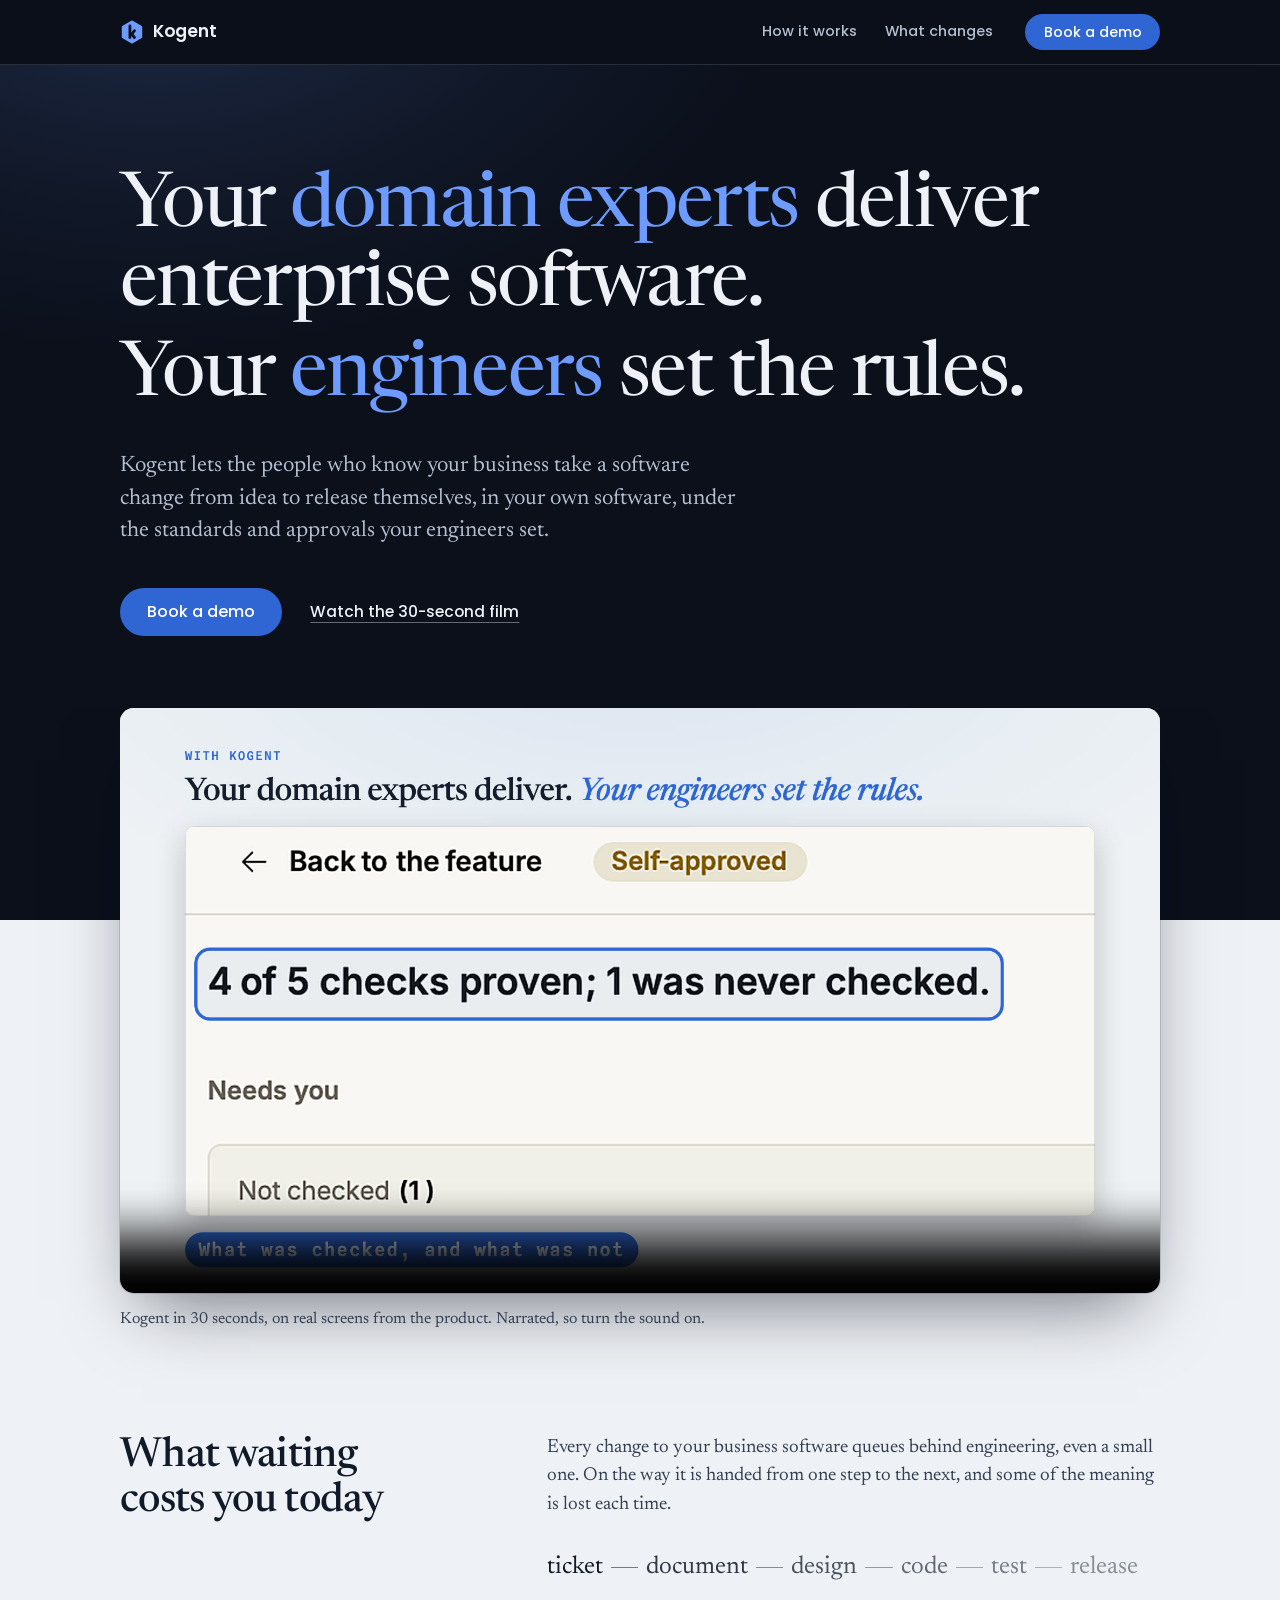
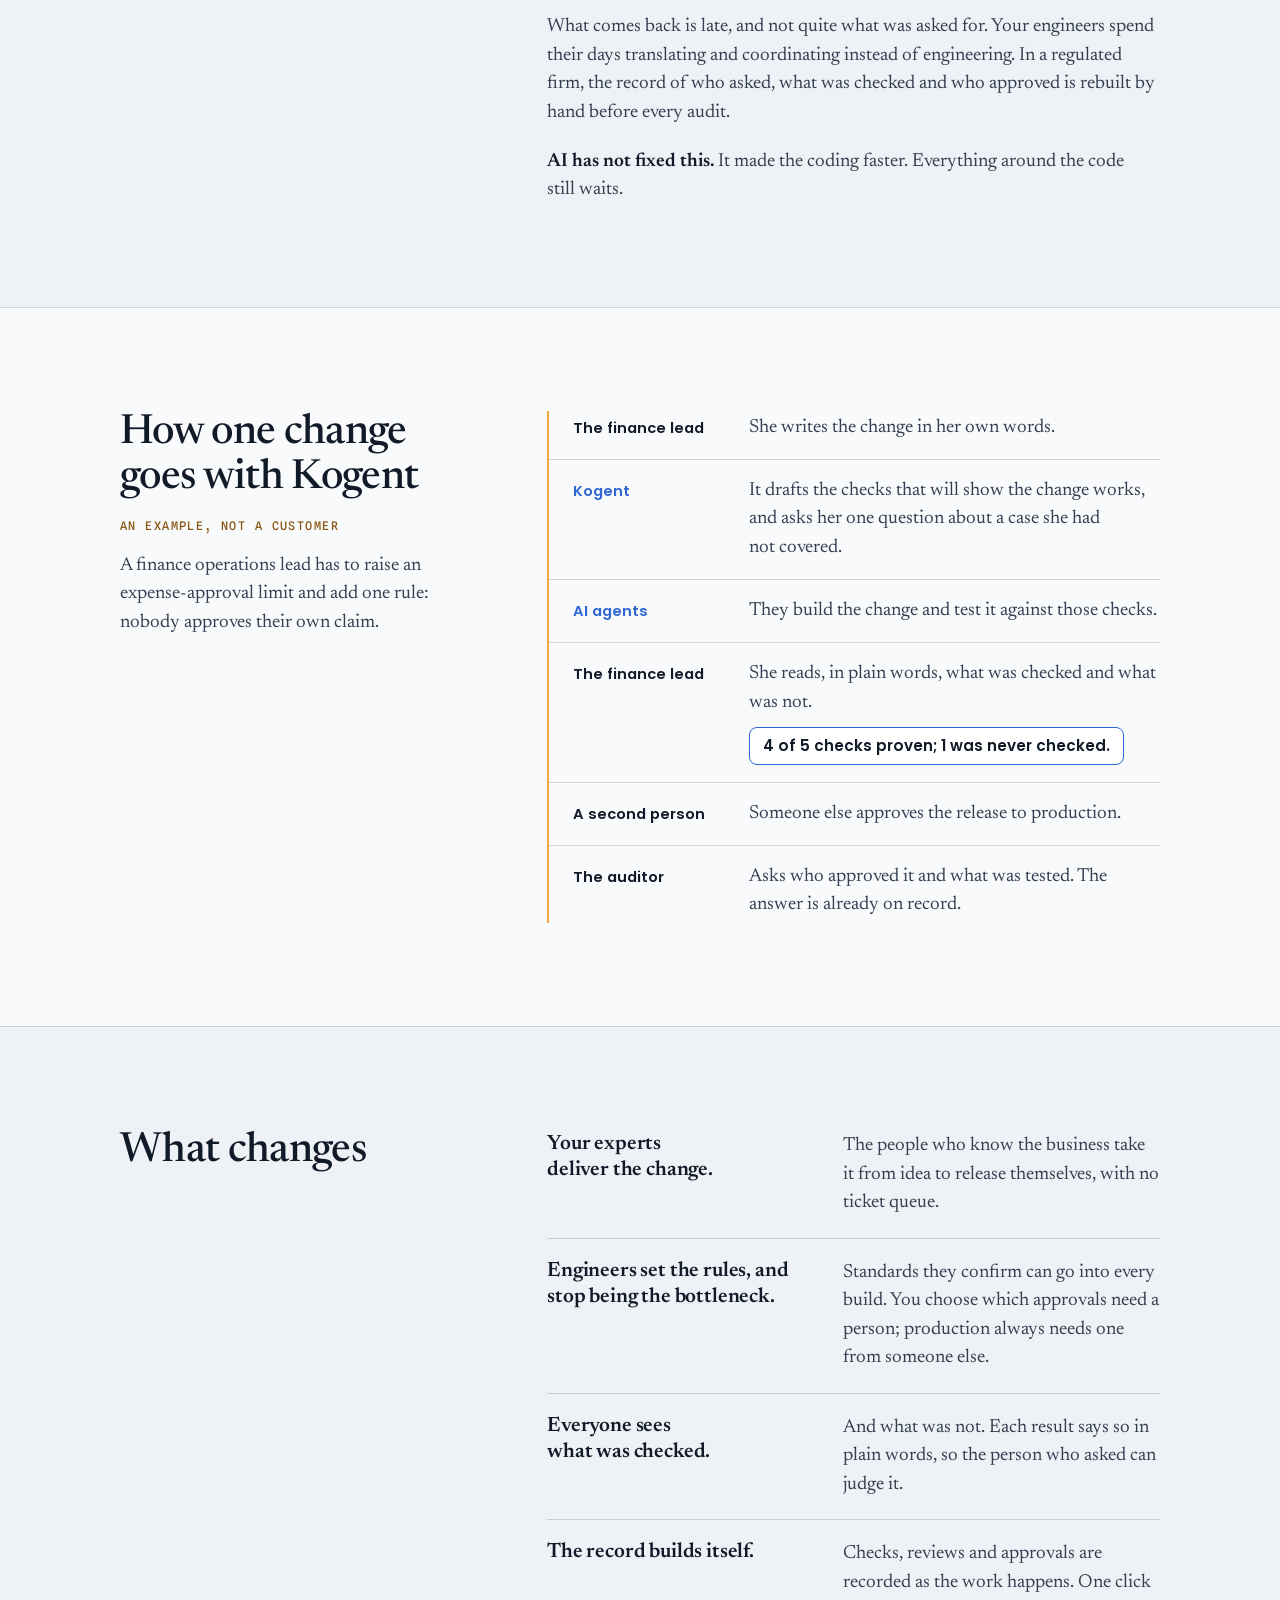
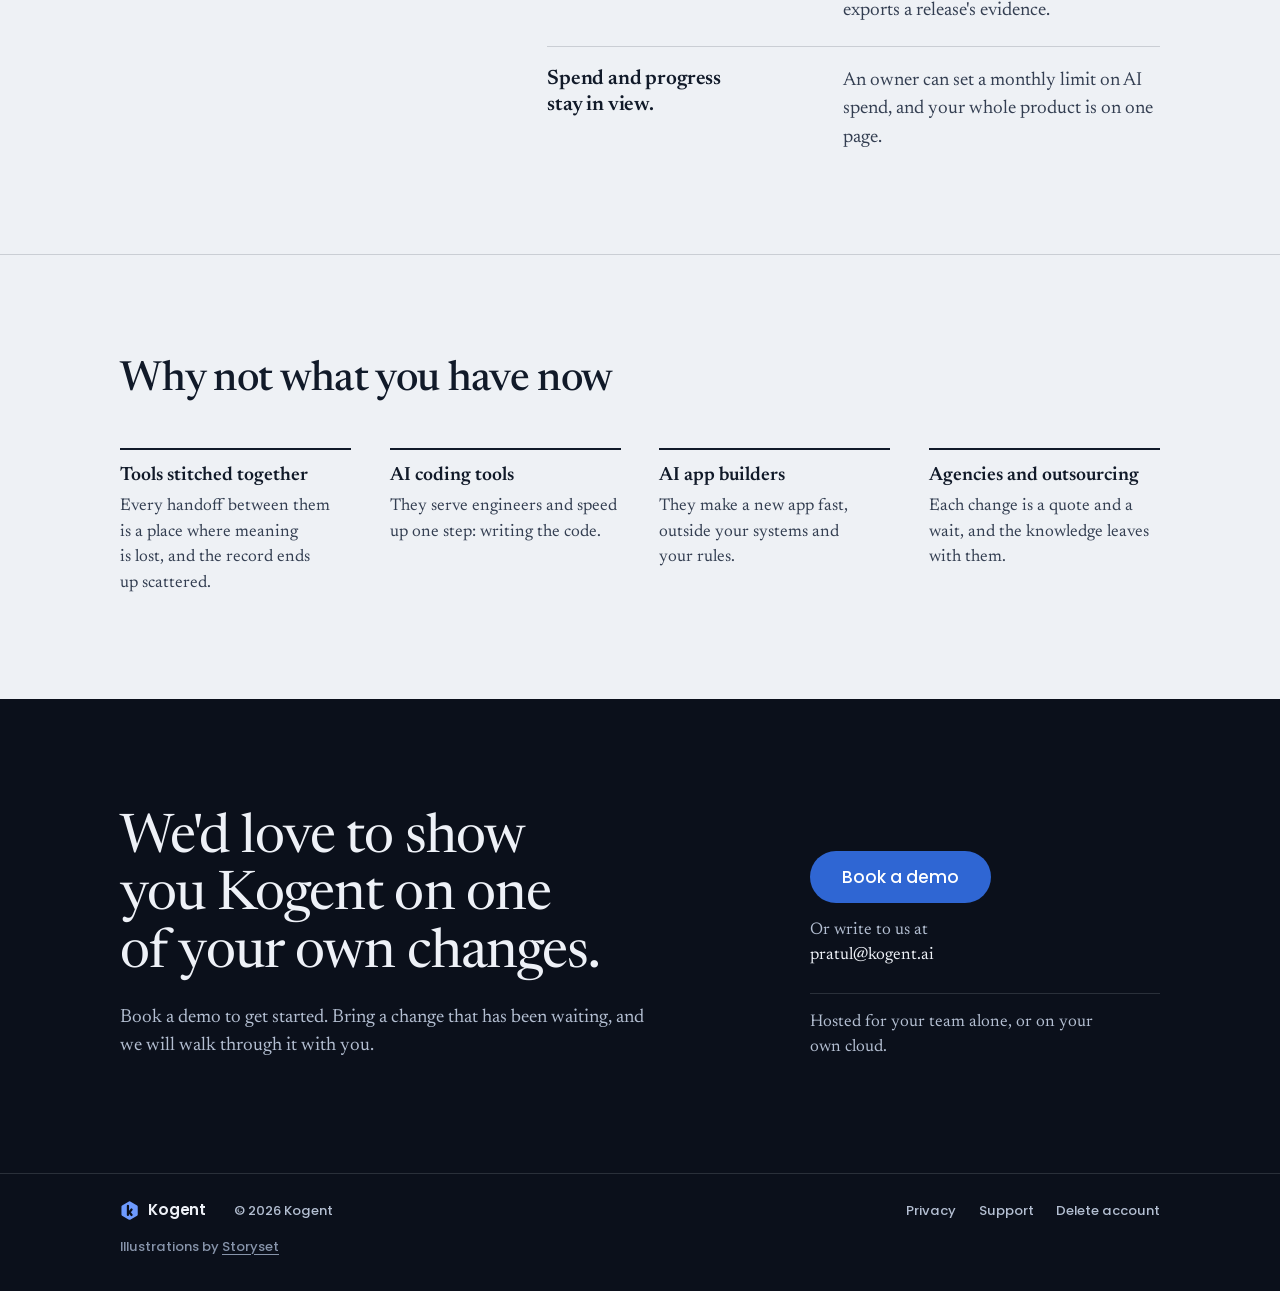
==== commit 484a55a8: "fix: footer keeps the plain Kogent name Co-Authored-By: Claude Opus 5.5 <noreply@anthropic.com>" ====
--- a/index.html
+++ b/index.html
@@ -519,7 +519,7 @@
       <svg viewBox="0 0 266 266" aria-hidden="true"><polygon points="133,23.312 227.997,78.156 227.997,187.844 133,242.688 38.003,187.844 38.003,78.156" fill="#6E9BFF" stroke="#6E9BFF" stroke-width="36" stroke-linejoin="round"/><g stroke="#0B101B" stroke-width="31" stroke-linecap="round" stroke-linejoin="round" fill="none"><line x1="110" y1="66.5" x2="110" y2="194"/><polyline points="160.5,118.5 130,156.25 160.5,194"/></g></svg>
       Kogent
     </a>
-    <span>© 2026 Kogent, Inc.</span>
+    <span>© 2026 Kogent</span>
     <nav aria-label="Legal and support">
       <a href="/privacy/">Privacy</a>
       <a href="/support/">Support</a>
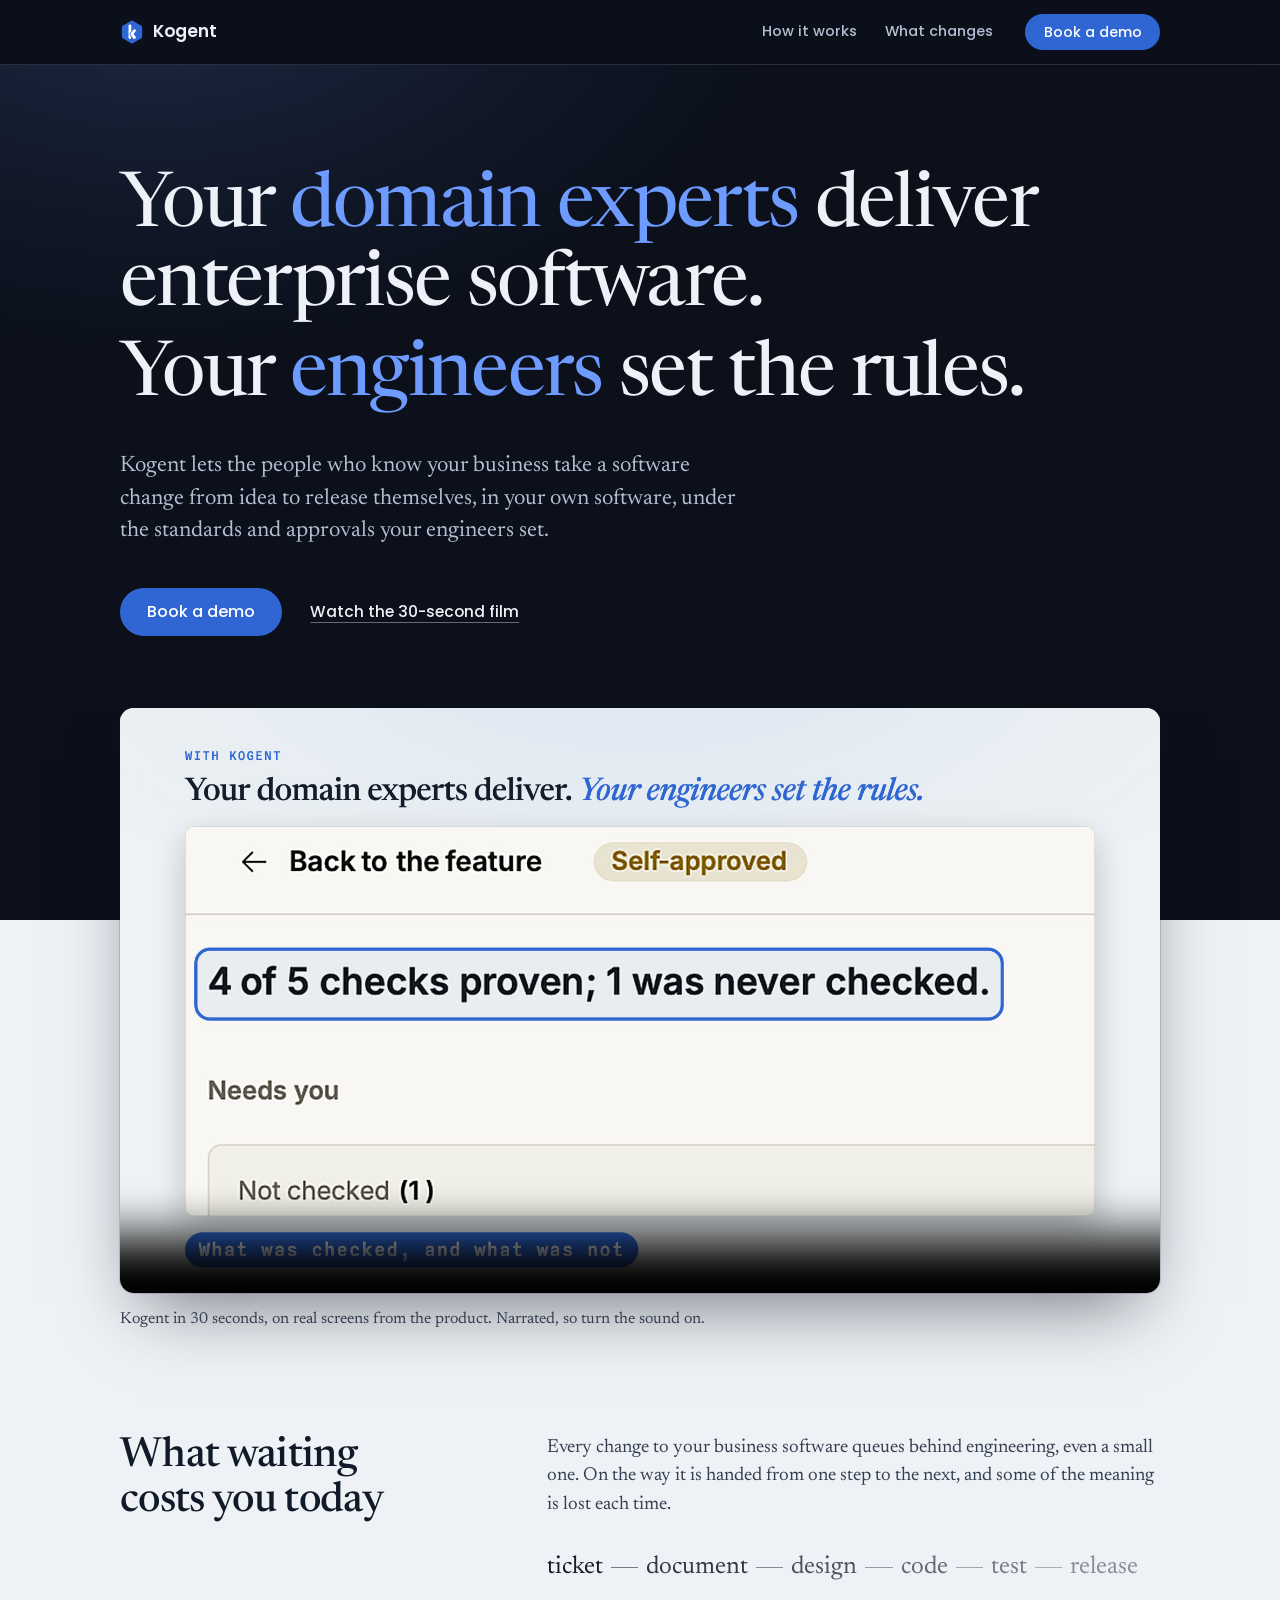
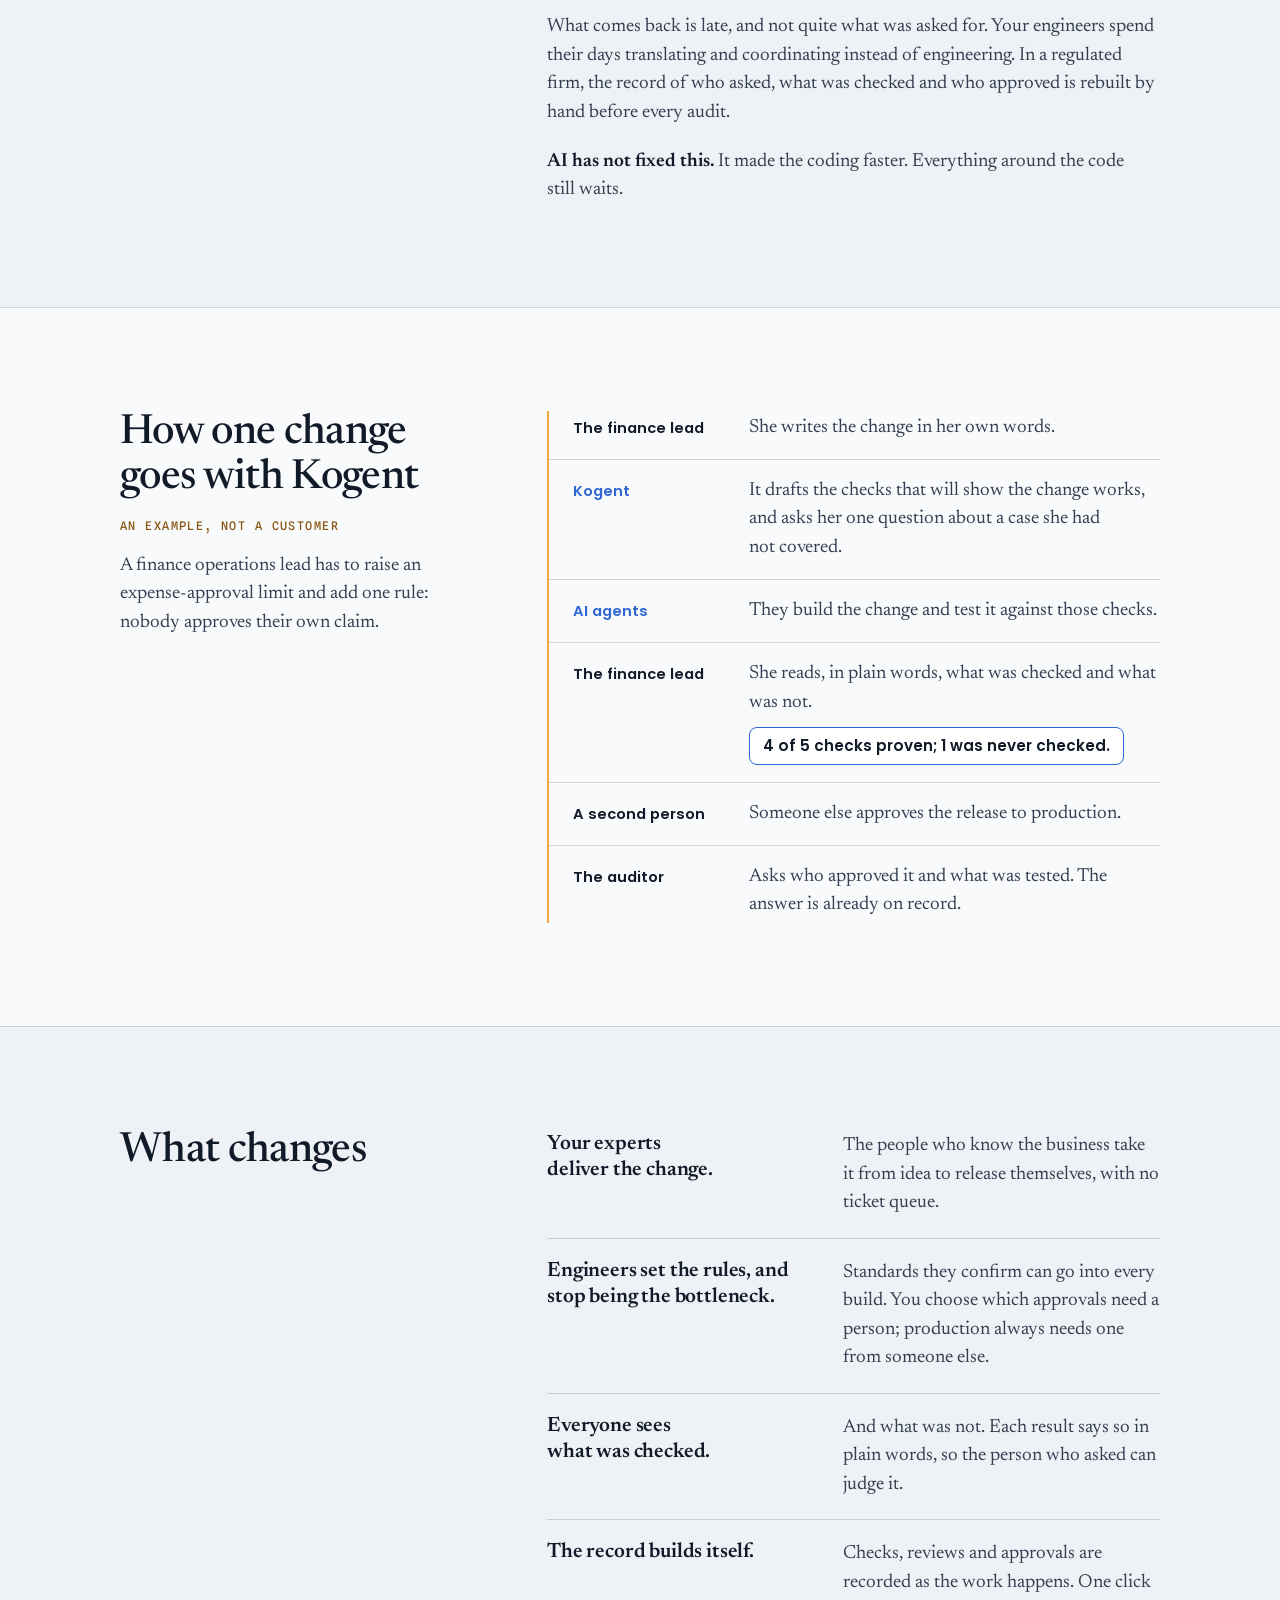
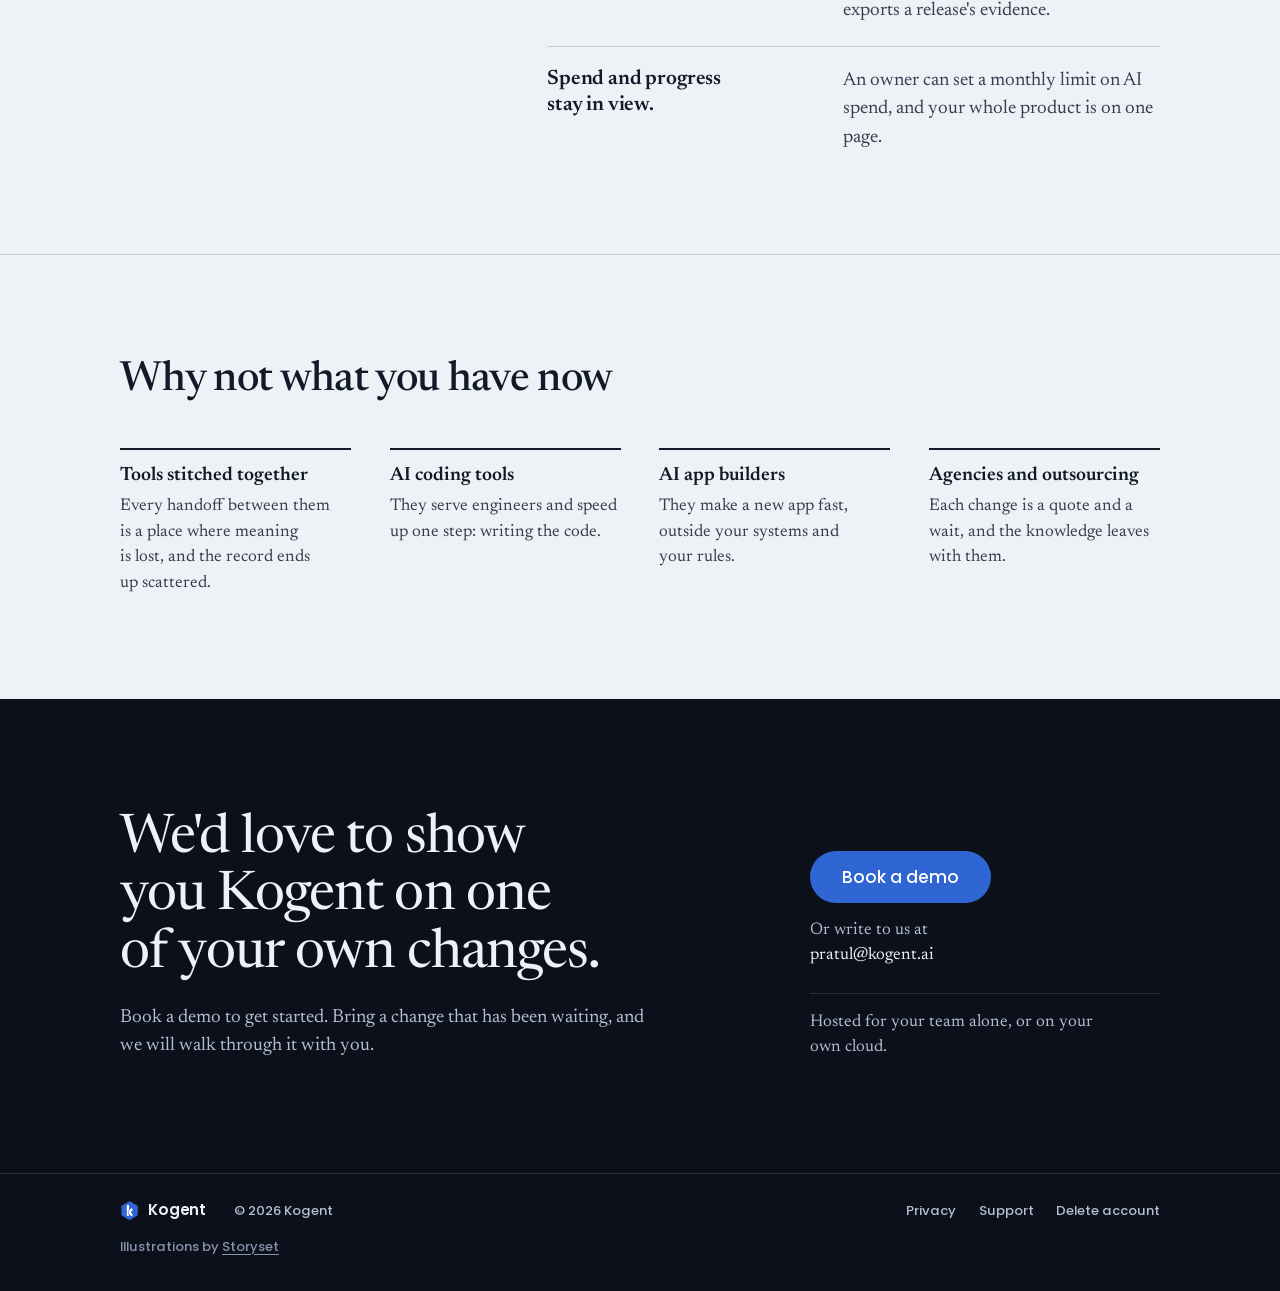
==== commit d8910ddd: "fix: use the real Kogent mark (blue hexagon, white k with the stem gap) Geometry from kogent apps/ko" ====
--- a/index.html
+++ b/index.html
@@ -354,7 +354,7 @@
 <header class="site-header on-navy">
   <div class="wrap bar">
     <a class="brand" href="/" aria-label="Kogent home">
-      <svg viewBox="0 0 266 266" aria-hidden="true"><polygon points="133,23.312 227.997,78.156 227.997,187.844 133,242.688 38.003,187.844 38.003,78.156" fill="#6E9BFF" stroke="#6E9BFF" stroke-width="36" stroke-linejoin="round"/><g stroke="#0B101B" stroke-width="31" stroke-linecap="round" stroke-linejoin="round" fill="none"><line x1="110" y1="66.5" x2="110" y2="194"/><polyline points="160.5,118.5 130,156.25 160.5,194"/></g></svg>
+      <svg viewBox="0 0 266 266" aria-hidden="true"><defs><mask id="kg-gap-1" maskUnits="userSpaceOnUse" x="0" y="0" width="266" height="266"><rect width="266" height="266" fill="#fff"/><path d="M160.5 118.5 L130 156.25 L160.5 194" fill="none" stroke="#000" stroke-width="48" stroke-linecap="round" stroke-linejoin="round"/></mask></defs><polygon points="133,23.312 227.997,78.156 227.997,187.844 133,242.688 38.003,187.844 38.003,78.156" fill="#2F66D3" stroke="#2F66D3" stroke-width="36" stroke-linejoin="round"/><path d="M110 66.5 L110 194" fill="none" stroke="#fff" stroke-width="31" stroke-linecap="round" mask="url(#kg-gap-1)"/><path d="M160.5 118.5 L130 156.25 L160.5 194" fill="none" stroke="#fff" stroke-width="31" stroke-linecap="round" stroke-linejoin="round"/></svg>
       Kogent
     </a>
     <nav class="nav" aria-label="On this page">
@@ -516,7 +516,7 @@
 <footer class="site-footer on-navy">
   <div class="wrap foot">
     <a class="brand" href="/" aria-label="Kogent home">
-      <svg viewBox="0 0 266 266" aria-hidden="true"><polygon points="133,23.312 227.997,78.156 227.997,187.844 133,242.688 38.003,187.844 38.003,78.156" fill="#6E9BFF" stroke="#6E9BFF" stroke-width="36" stroke-linejoin="round"/><g stroke="#0B101B" stroke-width="31" stroke-linecap="round" stroke-linejoin="round" fill="none"><line x1="110" y1="66.5" x2="110" y2="194"/><polyline points="160.5,118.5 130,156.25 160.5,194"/></g></svg>
+      <svg viewBox="0 0 266 266" aria-hidden="true"><defs><mask id="kg-gap-2" maskUnits="userSpaceOnUse" x="0" y="0" width="266" height="266"><rect width="266" height="266" fill="#fff"/><path d="M160.5 118.5 L130 156.25 L160.5 194" fill="none" stroke="#000" stroke-width="48" stroke-linecap="round" stroke-linejoin="round"/></mask></defs><polygon points="133,23.312 227.997,78.156 227.997,187.844 133,242.688 38.003,187.844 38.003,78.156" fill="#2F66D3" stroke="#2F66D3" stroke-width="36" stroke-linejoin="round"/><path d="M110 66.5 L110 194" fill="none" stroke="#fff" stroke-width="31" stroke-linecap="round" mask="url(#kg-gap-2)"/><path d="M160.5 118.5 L130 156.25 L160.5 194" fill="none" stroke="#fff" stroke-width="31" stroke-linecap="round" stroke-linejoin="round"/></svg>
       Kogent
     </a>
     <span>© 2026 Kogent</span>
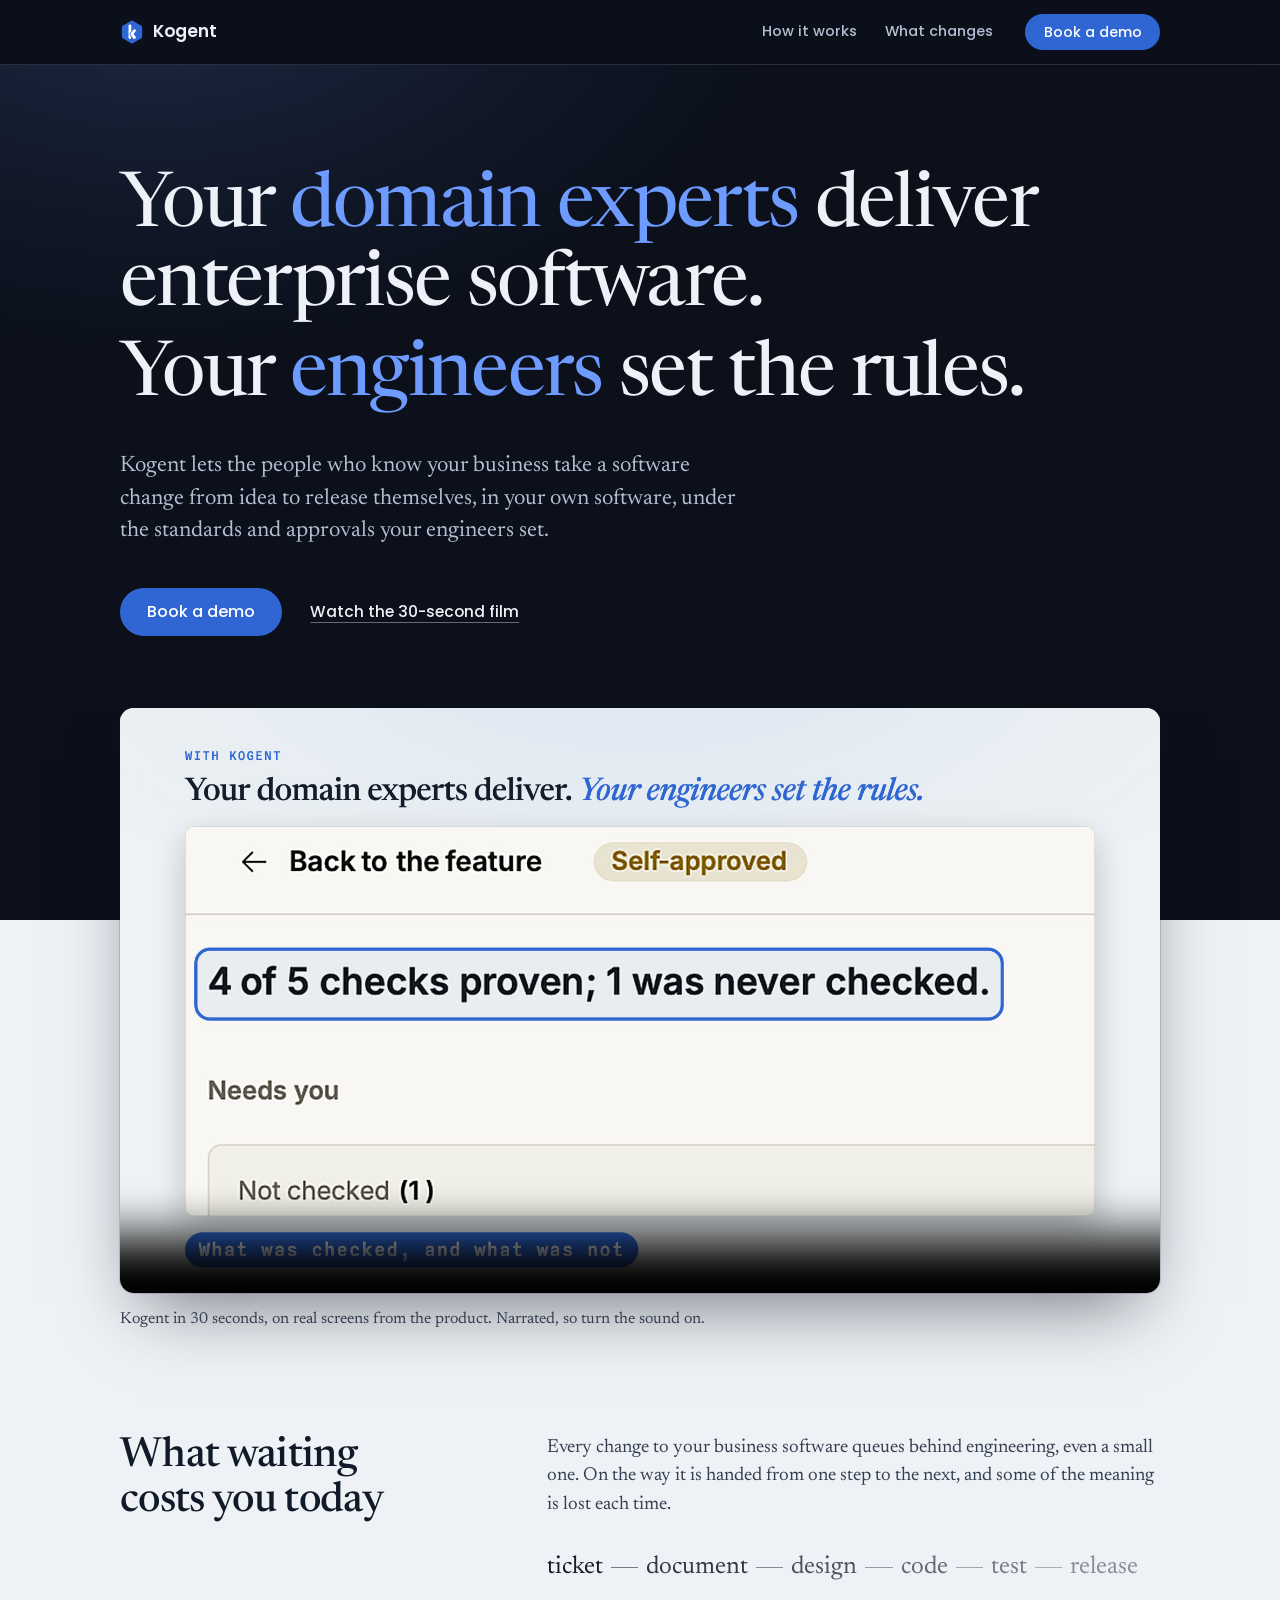
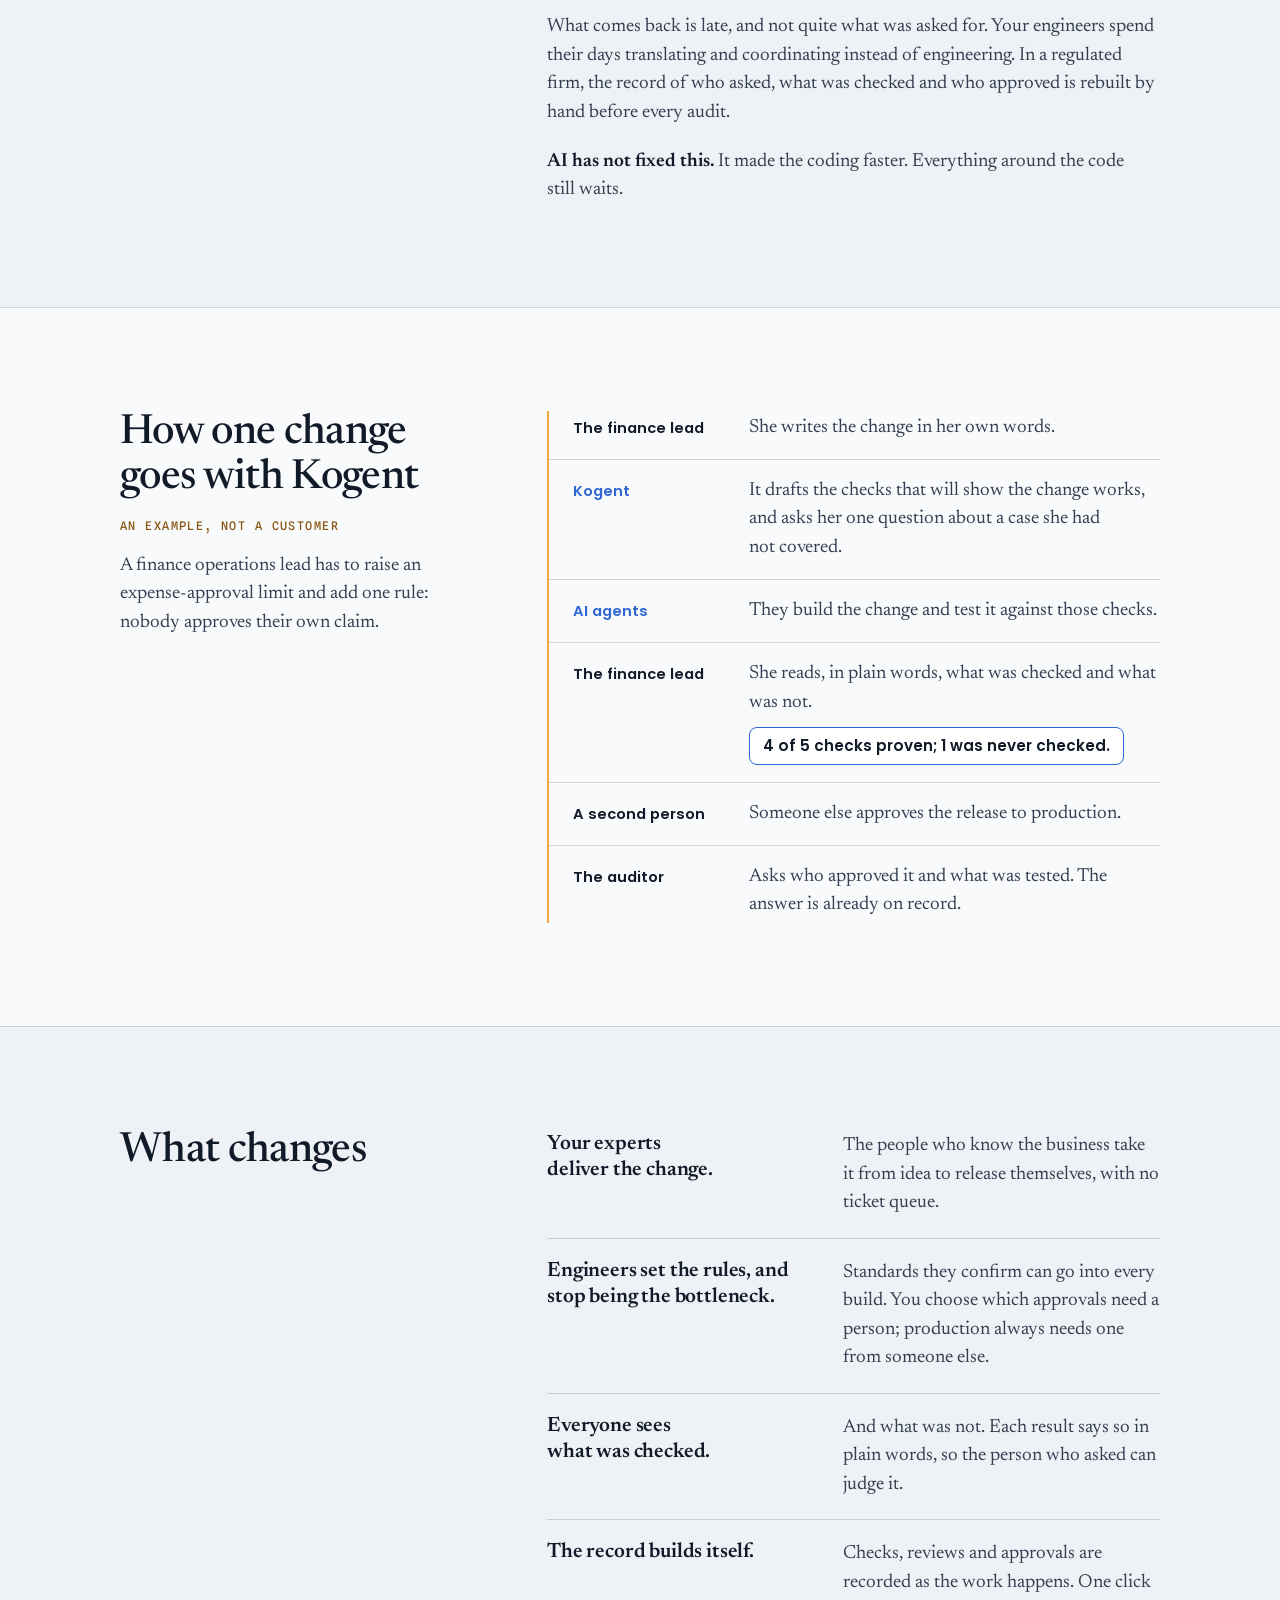
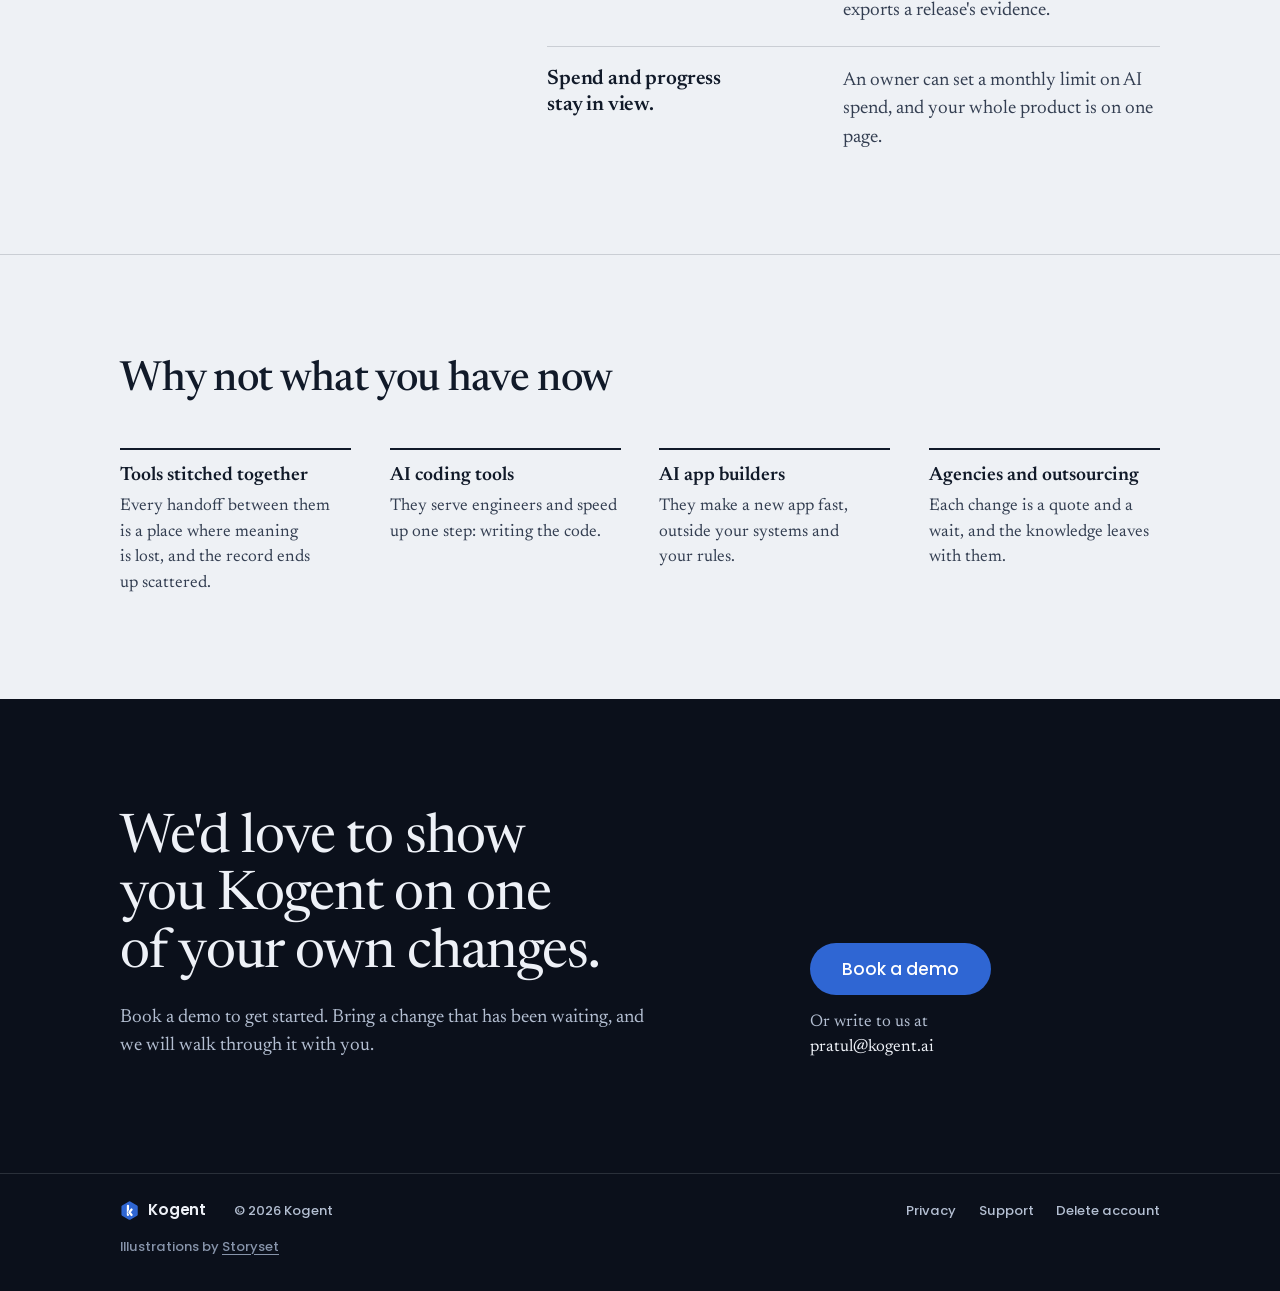
==== commit 7d4c2ec9: "fix: drop the hosting line from the demo section "On your own cloud" reads as bring-your-own-cloud, " ====
--- a/index.html
+++ b/index.html
@@ -298,12 +298,6 @@
     display: block; color: var(--on-navy);
     -webkit-user-select: all; user-select: all;
   }
-  .hosting {
-    margin-top: 0.6rem; padding-top: 1rem;
-    border-top: 1px solid var(--rule-navy);
-    font-size: 1.0625rem; color: var(--on-navy-soft);
-    justify-self: stretch;
-  }
 
   /* ---------- footer ---------- */
   .site-footer {
@@ -504,9 +498,8 @@
           buttons in the header and the hero point at this section; once this href is
           a web address, the script at the end of the page sends them straight to it.
         -->
-        <a class="btn" id="booking-link" href="mailto:pratul@kogent.ai?subject=Kogent%20demo&amp;body=Hello%20Pratul%2C%0A%0AWe%20would%20like%20to%20see%20Kogent%20on%20one%20of%20our%20own%20changes.%0A%0ACompany%3A%20%0AThe%20change%20we%20have%20in%20mind%3A%20%0AGood%20times%20for%20a%20call%3A%20%0A">Book a demo</a>
+        <a class="btn" id="booking-link" href="https://bookings.cloud.microsoft/book/Kogentdemo@NETORGFT11076480.onmicrosoft.com/s/Pl3Xvf8pmEm_tVr_XqDykA2">Book a demo</a>
         <p class="or">Or write to us at <span class="address">pratul@kogent.ai</span></p>
-        <p class="hosting">Hosted for your team alone, or on your own cloud.</p>
       </div>
     </div>
   </section>
